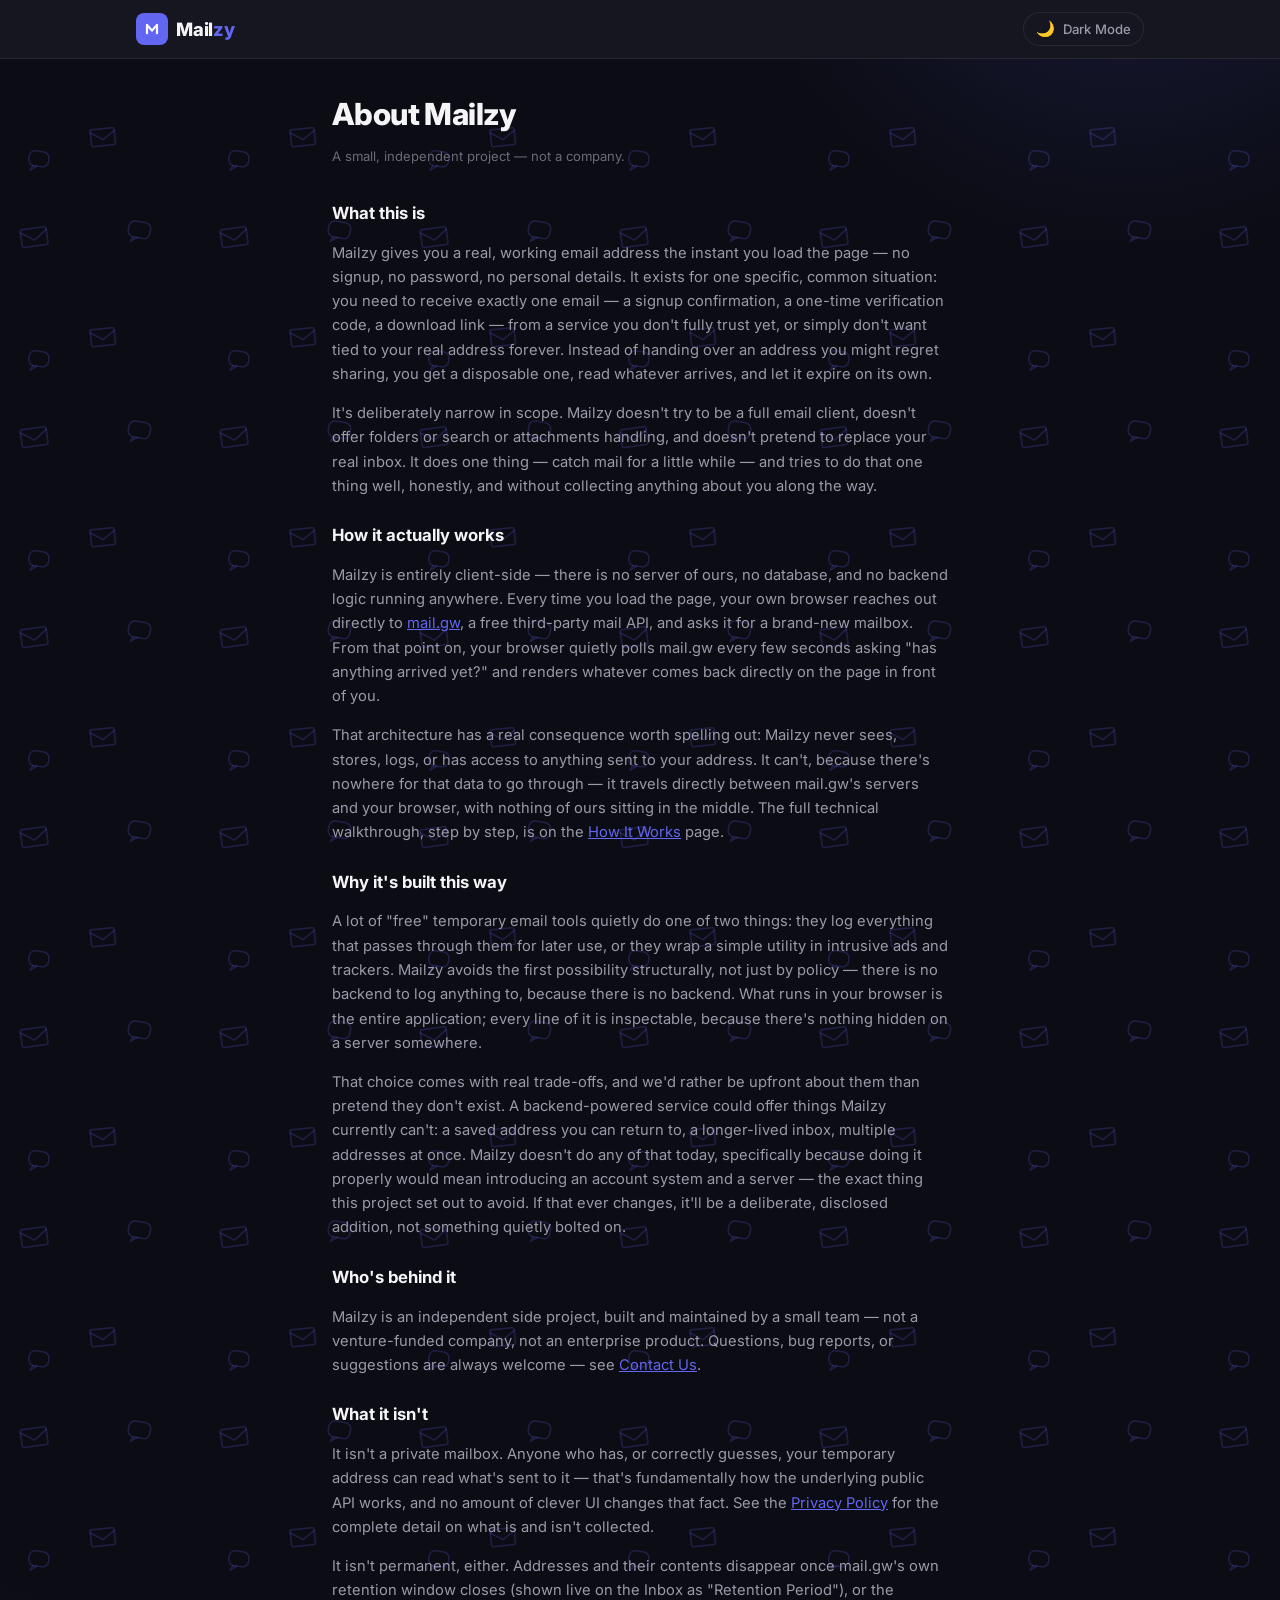
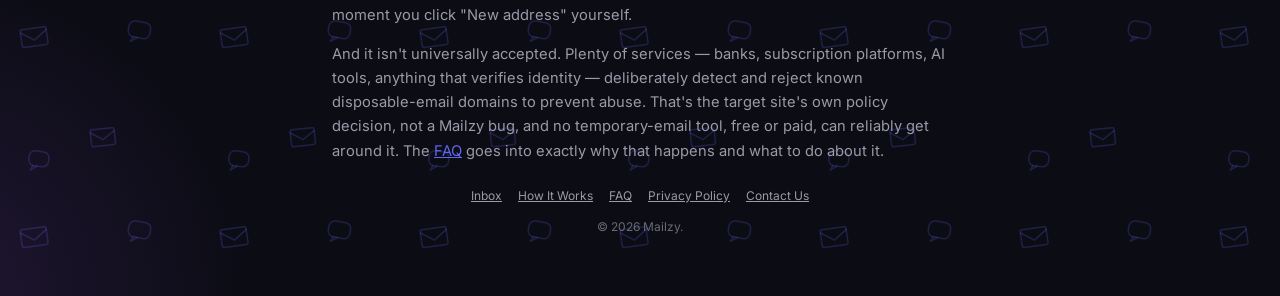
==== about.html @ b1806fa5 "new files" ====
<!doctype html>
<html lang="en">
<head>
  <meta charset="UTF-8" />
  <title>About — Mailzy</title>
  <meta name="viewport" content="width=device-width, initial-scale=1" />
  <meta name="description" content="What Mailzy is, why it exists, how the client-side architecture works, and the deliberate trade-offs behind a temporary email tool with no backend." />
  <meta name="robots" content="index, follow" />
  <meta name="theme-color" content="#0b0c14" />
  <link rel="canonical" href="https://tempmailzy.github.io/about.html" />
  <meta name="google-adsense-account" content="ca-pub-9466250545587012" />

  <link rel="icon" href="favicon.svg" type="image/svg+xml" />
  <link rel="preconnect" href="https://fonts.googleapis.com" />
  <link rel="preconnect" href="https://fonts.gstatic.com" crossorigin />
  <link
    href="https://fonts.googleapis.com/css2?family=Inter:wght@400;500;600;700;800&family=JetBrains+Mono:wght@400;500;600&display=swap"
    rel="stylesheet"
  />
  <link rel="stylesheet" href="css/styles.css" />

  <script>
    (function () {
      try {
        var stored = localStorage.getItem('theme');
        document.documentElement.dataset.theme = stored === 'light' ? 'light' : 'dark';
      } catch (e) {
        document.documentElement.dataset.theme = 'dark';
      }
    })();
  </script>
</head>
<body>
  <nav class="topnav">
    <div class="topnav__inner">
      <a class="brand" href="index.html" style="text-decoration: none;">
        <span class="brand-mark" aria-hidden="true">
          <svg viewBox="0 0 24 24" width="20" height="20" fill="none" stroke="currentColor" stroke-width="2.6" stroke-linecap="round" stroke-linejoin="round">
            <path d="M6 17V7l6 7 6-7v10" />
          </svg>
        </span>
        <span class="brand-name">Mail<span class="brand-accent">zy</span></span>
      </a>

      <div class="nav-actions">
        <button type="button" class="theme-toggle" id="themeToggleBtn" aria-pressed="false">
          <span class="theme-toggle__icon" id="themeToggleIcon" aria-hidden="true">🌙</span>
          <span id="themeToggleLabel">Dark Mode</span>
        </button>
      </div>
    </div>
  </nav>

  <div class="page">
    <main class="legal-page">
      <h1>About Mailzy</h1>
      <p class="legal-updated">A small, independent project — not a company.</p>

      <section>
        <h2>What this is</h2>
        <p>
          Mailzy gives you a real, working email address the instant you load the page &mdash; no
          signup, no password, no personal details. It exists for one specific, common situation: you
          need to receive exactly one email &mdash; a signup confirmation, a one-time verification code,
          a download link &mdash; from a service you don't fully trust yet, or simply don't want tied to
          your real address forever. Instead of handing over an address you might regret sharing, you get
          a disposable one, read whatever arrives, and let it expire on its own.
        </p>
        <p>
          It's deliberately narrow in scope. Mailzy doesn't try to be a full email client, doesn't offer
          folders or search or attachments handling, and doesn't pretend to replace your real inbox. It
          does one thing &mdash; catch mail for a little while &mdash; and tries to do that one thing
          well, honestly, and without collecting anything about you along the way.
        </p>
      </section>

      <section>
        <h2>How it actually works</h2>
        <p>
          Mailzy is entirely client-side &mdash; there is no server of ours, no database, and no backend
          logic running anywhere. Every time you load the page, your own browser reaches out directly to
          <a href="https://mail.gw" rel="noopener noreferrer" target="_blank">mail.gw</a>, a free
          third-party mail API, and asks it for a brand-new mailbox. From that point on, your browser
          quietly polls mail.gw every few seconds asking "has anything arrived yet?" and renders whatever
          comes back directly on the page in front of you.
        </p>
        <p>
          That architecture has a real consequence worth spelling out: Mailzy never sees, stores, logs,
          or has access to anything sent to your address. It can't, because there's nowhere for that data
          to go through &mdash; it travels directly between mail.gw's servers and your browser, with
          nothing of ours sitting in the middle. The full technical walkthrough, step by step, is on the
          <a href="how-it-works.html">How It Works</a> page.
        </p>
      </section>

      <section>
        <h2>Why it's built this way</h2>
        <p>
          A lot of "free" temporary email tools quietly do one of two things: they log everything that
          passes through them for later use, or they wrap a simple utility in intrusive ads and trackers.
          Mailzy avoids the first possibility structurally, not just by policy &mdash; there is no backend
          to log anything to, because there is no backend. What runs in your browser is the entire
          application; every line of it is inspectable, because there's nothing hidden on a server
          somewhere.
        </p>
        <p>
          That choice comes with real trade-offs, and we'd rather be upfront about them than pretend they
          don't exist. A backend-powered service could offer things Mailzy currently can't: a saved
          address you can return to, a longer-lived inbox, multiple addresses at once. Mailzy doesn't do
          any of that today, specifically because doing it properly would mean introducing an account
          system and a server &mdash; the exact thing this project set out to avoid. If that ever changes,
          it'll be a deliberate, disclosed addition, not something quietly bolted on.
        </p>
      </section>

      <section>
        <h2>Who's behind it</h2>
        <p>
          Mailzy is an independent side project, built and maintained by a small team &mdash; not a
          venture-funded company, not an enterprise product. Questions, bug reports, or suggestions are
          always welcome &mdash; see <a href="contact.html">Contact Us</a>.
        </p>
      </section>

      <section>
        <h2>What it isn't</h2>
        <p>
          It isn't a private mailbox. Anyone who has, or correctly guesses, your temporary address can
          read what's sent to it &mdash; that's fundamentally how the underlying public API works, and no
          amount of clever UI changes that fact. See the <a href="privacy.html">Privacy Policy</a> for the
          complete detail on what is and isn't collected.
        </p>
        <p>
          It isn't permanent, either. Addresses and their contents disappear once mail.gw's own retention
          window closes (shown live on the Inbox as "Retention Period"), or the moment you click "New
          address" yourself.
        </p>
        <p>
          And it isn't universally accepted. Plenty of services &mdash; banks, subscription platforms, AI
          tools, anything that verifies identity &mdash; deliberately detect and reject known
          disposable-email domains to prevent abuse. That's the target site's own policy decision, not a
          Mailzy bug, and no temporary-email tool, free or paid, can reliably get around it. The
          <a href="faq.html">FAQ</a> goes into exactly why that happens and what to do about it.
        </p>
      </section>
    </main>

    <footer class="site-footer">
      <p class="site-footer__links">
        <a href="index.html">Inbox</a>
        <a href="how-it-works.html">How It Works</a>
        <a href="faq.html">FAQ</a>
        <a href="privacy.html">Privacy Policy</a>
        <a href="contact.html">Contact Us</a>
      </p>
      <p>&copy; <span id="footerYear"></span> Mailzy.</p>
    </footer>
  </div>

  <script>
    var fy = document.getElementById('footerYear');
    if (fy) fy.textContent = new Date().getFullYear();

    var btn = document.getElementById('themeToggleBtn');
    var icon = document.getElementById('themeToggleIcon');
    var label = document.getElementById('themeToggleLabel');
    function applyTheme(theme) {
      document.documentElement.dataset.theme = theme;
      try {
        localStorage.setItem('theme', theme);
      } catch (e) {}
      icon.textContent = theme === 'light' ? '☀️' : '🌙';
      label.textContent = theme === 'light' ? 'Light Mode' : 'Dark Mode';
      btn.setAttribute('aria-pressed', theme === 'light' ? 'true' : 'false');
    }
    btn.addEventListener('click', function () {
      var current = document.documentElement.dataset.theme === 'light' ? 'light' : 'dark';
      applyTheme(current === 'light' ? 'dark' : 'light');
    });
    applyTheme(document.documentElement.dataset.theme === 'light' ? 'light' : 'dark');
  </script>
</body>
</html>
---- css/styles.css ----
/* =========================================================
   Mailzy — design tokens
   Modern SaaS dashboard identity, dark by default with a
   full light-mode override. Extend this token system for new
   UI — every color used anywhere below must trace back to a
   token defined here (or in the [data-theme="light"] block).
   ========================================================= */
:root {
  /* surfaces — dark (default) */
  --bg: #0b0c14;
  --bg-elevated: #15161f;
  --bg-elevated-2: #1c1e2b;
  --border: rgba(255, 255, 255, 0.08);
  --border-strong: rgba(255, 255, 255, 0.16);

  /* text — dark (default) */
  --text: #f5f5f7;
  --text-soft: #9a9aa8;
  --text-faint: #6b6b78;

  /* accent — same in both themes */
  --accent: #6366f1;
  --accent-strong: #4f46e5;
  --accent-soft: rgba(99, 102, 241, 0.16);
  --accent-on: #ffffff;

  /* status */
  --success: #34d399;
  --danger: #f87171;
  --danger-strong: #ef4444;
  --danger-bg: rgba(248, 113, 113, 0.1);
  --danger-border: rgba(248, 113, 113, 0.35);
  --focus: #818cf8;

  /* type */
  --font-sans: 'Inter', system-ui, -apple-system, sans-serif;
  --font-mono: 'JetBrains Mono', ui-monospace, 'SFMono-Regular', Menlo, monospace;

  /* rhythm */
  --space-1: 0.25rem;
  --space-2: 0.5rem;
  --space-3: 0.75rem;
  --space-4: 1rem;
  --space-5: 1.5rem;
  --space-6: 2rem;
  --space-7: 3rem;
  --radius: 14px;
  --radius-sm: 8px;
  --radius-pill: 999px;

  /* depth */
  --shadow-card: 0 1px 2px rgba(0, 0, 0, 0.3), 0 20px 45px rgba(0, 0, 0, 0.3);
  --shadow-card-lg: 0 2px 4px rgba(0, 0, 0, 0.35), 0 30px 70px rgba(0, 0, 0, 0.45);

  /* background pattern — soft glows + circuit-trace grid, dark (default) */
  --glow-1: rgba(99, 102, 241, 0.18);
  --glow-2: rgba(168, 85, 247, 0.14);
  /* Scattered envelope + chat-bubble outlines instead of a plain dot
     grid — a background that reads as "mail" at a glance. */
  --mail-pattern: url("data:image/svg+xml,%3Csvg xmlns='http://www.w3.org/2000/svg' width='200' height='200'%3E%3Cg fill='none' stroke='rgba(99,102,241,0.22)' stroke-width='1.5' stroke-linecap='round' stroke-linejoin='round'%3E%3Cg transform='translate(20,30) rotate(-8)'%3E%3Crect x='0' y='0' width='26' height='18' rx='2'/%3E%3Cpath d='M0 3 13 12 26 3'/%3E%3C/g%3E%3Cg transform='translate(130,20) rotate(10)'%3E%3Crect x='0' y='0' width='22' height='16' rx='6'/%3E%3Cpath d='M6 16 4 21 10 16'/%3E%3C/g%3E%3Cg transform='translate(90,130) rotate(-6)'%3E%3Crect x='0' y='0' width='24' height='17' rx='2'/%3E%3Cpath d='M0 3 12 11 24 3'/%3E%3C/g%3E%3Cg transform='translate(30,150) rotate(8)'%3E%3Crect x='0' y='0' width='20' height='15' rx='6'/%3E%3Cpath d='M5 15 3 20 9 15'/%3E%3C/g%3E%3C/g%3E%3C/svg%3E");
}

/* Light mode override — explicit attribute, not just a media query,
   since there's a manual toggle (see js/app.js applyTheme()). */
:root[data-theme='light'] {
  --bg: #f6f6fb;
  --bg-elevated: #ffffff;
  --bg-elevated-2: #f3f3f8;
  --border: rgba(15, 15, 35, 0.08);
  --border-strong: rgba(15, 15, 35, 0.16);

  --text: #14141f;
  --text-soft: #62626e;
  --text-faint: #8a8a96;

  --accent-soft: rgba(99, 102, 241, 0.1);
  --danger-bg: rgba(248, 113, 113, 0.08);

  --shadow-card: 0 1px 2px rgba(15, 15, 35, 0.04), 0 20px 45px rgba(15, 15, 35, 0.08);
  --shadow-card-lg: 0 2px 4px rgba(15, 15, 35, 0.06), 0 30px 70px rgba(15, 15, 35, 0.12);

  /* background pattern — much softer in light mode so it doesn't
     turn the page muddy */
  --glow-1: rgba(99, 102, 241, 0.1);
  --glow-2: rgba(168, 85, 247, 0.08);
  --mail-pattern: url("data:image/svg+xml,%3Csvg xmlns='http://www.w3.org/2000/svg' width='200' height='200'%3E%3Cg fill='none' stroke='rgba(79,70,229,0.1)' stroke-width='1.5' stroke-linecap='round' stroke-linejoin='round'%3E%3Cg transform='translate(20,30) rotate(-8)'%3E%3Crect x='0' y='0' width='26' height='18' rx='2'/%3E%3Cpath d='M0 3 13 12 26 3'/%3E%3C/g%3E%3Cg transform='translate(130,20) rotate(10)'%3E%3Crect x='0' y='0' width='22' height='16' rx='6'/%3E%3Cpath d='M6 16 4 21 10 16'/%3E%3C/g%3E%3Cg transform='translate(90,130) rotate(-6)'%3E%3Crect x='0' y='0' width='24' height='17' rx='2'/%3E%3Cpath d='M0 3 12 11 24 3'/%3E%3C/g%3E%3Cg transform='translate(30,150) rotate(8)'%3E%3Crect x='0' y='0' width='20' height='15' rx='6'/%3E%3Cpath d='M5 15 3 20 9 15'/%3E%3C/g%3E%3C/g%3E%3C/svg%3E");
}

@property --glow {
  syntax: '<number>';
  inherits: false;
  initial-value: 0;
}

* {
  box-sizing: border-box;
}

html,
body {
  margin: 0;
  padding: 0;
}

body {
  background-color: var(--bg);
  /* two soft corner glows + scattered envelope/message outlines —
     subtle in light mode, more present in dark. All three layers are
     theme tokens, so the toggle repaints them along with everything
     else. */
  background-image: radial-gradient(680px circle at 88% -8%, var(--glow-1), transparent 60%),
    radial-gradient(560px circle at -6% 100%, var(--glow-2), transparent 60%), var(--mail-pattern);
  background-size: auto, auto, 200px 200px;
  background-repeat: no-repeat, no-repeat, repeat;
  color: var(--text);
  font-family: var(--font-sans);
  line-height: 1.55;
  min-height: 100vh;
  transition: background-color 0.2s ease, color 0.2s ease;
}

@media (prefers-reduced-motion: reduce) {
  body {
    transition: none;
  }
}

a {
  color: var(--accent);
}

:root[data-theme='light'] a {
  color: var(--accent-strong);
}

/* Global focus treatment */
:focus {
  outline: none;
}

:focus-visible {
  outline: 2px solid var(--focus);
  outline-offset: 2px;
  border-radius: var(--radius-sm);
}

/* =========================================================
   Page shell
   ========================================================= */
.page {
  max-width: 640px;
  margin: 0 auto;
  padding: var(--space-6) var(--space-3) var(--space-7);
}

/* =========================================================
   Top nav — full-width bar above the centered content column
   ========================================================= */
.topnav {
  border-bottom: 1px solid var(--border);
  background: var(--bg-elevated);
}

.topnav__inner {
  max-width: 1040px;
  margin: 0 auto;
  display: flex;
  align-items: center;
  justify-content: space-between;
  gap: var(--space-4);
  padding: var(--space-3) var(--space-4);
}

.brand {
  display: inline-flex;
  align-items: center;
  gap: var(--space-2);
  flex: 0 0 auto;
}

.nav-actions {
  display: flex;
  align-items: center;
  gap: var(--space-3);
  flex: 0 0 auto;
}

.security-badge {
  display: inline-flex;
  align-items: center;
  gap: 6px;
  font-size: 0.76rem;
  font-weight: 600;
  color: var(--success);
  border: 1px solid rgba(52, 211, 153, 0.35);
  background: rgba(52, 211, 153, 0.1);
  padding: 5px var(--space-2);
  border-radius: var(--radius-pill);
  white-space: nowrap;
}

.security-badge[hidden] {
  display: none;
}

@media (max-width: 480px) {
  .security-badge span {
    display: none;
  }
}

.brand-mark {
  display: inline-flex;
  align-items: center;
  justify-content: center;
  width: 32px;
  height: 32px;
  border-radius: var(--radius-sm);
  background: var(--accent);
  color: var(--accent-on);
  flex: 0 0 auto;
}

.brand-name {
  font-weight: 800;
  font-size: 1.15rem;
  letter-spacing: -0.01em;
  color: var(--text);
}

.brand-accent {
  color: var(--accent);
}

.theme-toggle {
  position: relative;
  overflow: hidden;
  display: inline-flex;
  align-items: center;
  gap: var(--space-2);
  background: var(--bg-elevated);
  border: 1px solid var(--border);
  border-radius: var(--radius-pill);
  padding: var(--space-2) var(--space-3);
  font-family: var(--font-sans);
  font-size: 0.82rem;
  font-weight: 500;
  color: var(--text-soft);
  cursor: pointer;
  transition: background 0.15s ease, border-color 0.15s ease;
}

.theme-toggle:hover {
  border-color: var(--border-strong);
}

.theme-toggle__icon {
  font-size: 0.95rem;
  line-height: 1;
}

/* =========================================================
   Hero
   ========================================================= */
.hero {
  text-align: center;
  margin-bottom: var(--space-6);
}

.hero h1 {
  font-size: clamp(1.6rem, 6vw, 2.2rem);
  font-weight: 800;
  letter-spacing: -0.02em;
  margin: 0 0 var(--space-2);
  color: var(--text);
}

.hero p {
  margin: 0;
  color: var(--text-soft);
  font-size: 0.98rem;
}

/* =========================================================
   App card — the main working panel
   ========================================================= */
.app-card {
  position: relative;
  background: var(--bg-elevated);
  border: 1px solid var(--border);
  border-radius: var(--radius);
  padding: var(--space-5) var(--space-4);
  box-shadow: var(--shadow-card);
  margin-bottom: var(--space-6);
  transition: background-color 0.2s ease, border-color 0.2s ease;
}

.panel-loading[hidden] {
  display: none;
}

.panel-loading {
  display: flex;
  flex-direction: column;
  align-items: center;
  gap: var(--space-3);
  text-align: center;
  color: var(--text-soft);
  font-family: var(--font-mono);
  font-size: 0.9rem;
  padding: var(--space-6) 0;
}

.spinner {
  width: 22px;
  height: 22px;
  border-radius: 50%;
  border: 2px solid var(--border-strong);
  border-top-color: var(--accent);
  animation: spin 0.8s linear infinite;
}

@keyframes spin {
  to {
    transform: rotate(360deg);
  }
}

.dots span {
  display: inline-block;
  opacity: 0.2;
  animation: dot-pulse 1.2s ease-in-out infinite;
}

.dots span:nth-child(2) {
  animation-delay: 0.2s;
}

.dots span:nth-child(3) {
  animation-delay: 0.4s;
}

@keyframes dot-pulse {
  0%,
  80%,
  100% {
    opacity: 0.2;
  }
  40% {
    opacity: 1;
  }
}

@media (prefers-reduced-motion: reduce) {
  .spinner {
    animation: none;
    border-top-color: var(--border-strong);
  }

  .dots span {
    animation: none;
    opacity: 1;
  }
}

/* Error state */
.panel-error {
  text-align: center;
  background: var(--danger-bg);
  border: 1px solid var(--danger-border);
  border-radius: var(--radius);
  padding: var(--space-5) var(--space-4);
}

.panel-error__title {
  font-weight: 700;
  font-size: 1.1rem;
  margin: 0 0 var(--space-2);
  color: var(--danger);
}

.panel-error__message {
  margin: 0 0 var(--space-4);
  font-family: var(--font-mono);
  font-size: 0.88rem;
  color: var(--text-soft);
}

/* =========================================================
   Address card
   ========================================================= */
.address-card {
  display: flex;
  align-items: center;
  gap: var(--space-3);
  background: var(--bg-elevated-2);
  border: 1px solid var(--border);
  border-radius: var(--radius-sm);
  padding: var(--space-3) var(--space-3) var(--space-3) var(--space-4);
  margin-bottom: var(--space-3);
}

.address-card__icon {
  display: inline-flex;
  align-items: center;
  justify-content: center;
  width: 38px;
  height: 38px;
  border-radius: 50%;
  background: var(--accent-soft);
  color: var(--accent);
  flex: 0 0 auto;
}

.address-card__main {
  flex: 1 1 auto;
  min-width: 0;
  display: flex;
  flex-direction: column;
}

.address-card__label {
  font-size: 0.72rem;
  text-transform: uppercase;
  letter-spacing: 0.06em;
  color: var(--text-faint);
  margin-bottom: 2px;
}

.address-field {
  font-family: var(--font-mono);
  font-size: clamp(0.9rem, 3.6vw, 1.05rem);
  font-weight: 600;
  border: none;
  background: transparent;
  color: var(--text);
  padding: 0;
  width: 100%;
}

.address-hint {
  margin: 0 0 var(--space-5);
  font-size: 0.8rem;
  color: var(--text-faint);
}

/* =========================================================
   Retention / expiry indicator — driven by mail.gw's actual
   account retentionAt, not a decorative fake countdown
   ========================================================= */
.expiry-row {
  display: flex;
  justify-content: space-between;
  font-size: 0.78rem;
  color: var(--text-soft);
  margin-bottom: var(--space-2);
}

.expiry-row span:last-child {
  font-family: var(--font-mono);
  font-weight: 600;
  color: var(--text);
}

.expiry-bar {
  height: 5px;
  border-radius: var(--radius-pill);
  background: var(--bg-elevated-2);
  overflow: hidden;
  margin-bottom: var(--space-4);
}

.expiry-bar__fill {
  height: 100%;
  background: var(--accent);
  border-radius: var(--radius-pill);
  width: 100%;
  transition: width 1s linear;
}

@media (prefers-reduced-motion: reduce) {
  .expiry-bar__fill {
    transition: none;
  }
}

/* =========================================================
   Buttons
   ========================================================= */
.btn {
  position: relative;
  overflow: hidden;
  display: inline-flex;
  align-items: center;
  justify-content: center;
  gap: var(--space-1);
  font-family: var(--font-sans);
  font-weight: 600;
  font-size: 0.88rem;
  padding: var(--space-3) var(--space-4);
  min-height: 44px;
  border: 1px solid transparent;
  border-radius: var(--radius-sm);
  background: var(--bg-elevated-2);
  color: var(--text);
  cursor: pointer;
  transition: background 0.15s ease, border-color 0.15s ease, box-shadow 0.15s ease, transform 0.1s ease;
}

.btn svg {
  flex-shrink: 0;
}

/* Refresh icon spins briefly while a refresh is in flight — toggled
   via .is-loading in js/app.js, gated behind reduced motion there. */
.icon-refresh.is-spinning {
  animation: icon-spin 0.6s linear;
}

@keyframes icon-spin {
  to {
    transform: rotate(360deg);
  }
}

.btn:hover {
  border-color: var(--border-strong);
}

.btn:active {
  transform: translateY(1px);
}

.btn--primary {
  background: var(--accent);
  color: var(--accent-on);
  --glow: 0;
  box-shadow: 0 0 0 calc(var(--glow) * 3px) var(--accent-soft);
  transition: background 0.15s ease, box-shadow 0.25s ease, --glow 0.25s ease, transform 0.1s ease;
}

.btn--primary:hover {
  background: var(--accent-strong);
  --glow: 1;
}

@media (prefers-reduced-motion: reduce) {
  .btn--primary {
    transition: background 0.15s ease, transform 0.1s ease;
  }
}

.btn--outline {
  background: transparent;
  border-color: var(--border-strong);
}

.btn--outline:hover {
  background: var(--bg-elevated-2);
}

.btn--pill {
  border-radius: var(--radius-pill);
  padding: var(--space-2) var(--space-4);
  min-height: 38px;
}

.btn--icon {
  padding: var(--space-2) var(--space-3);
  min-width: 44px;
}

/* Click-point ripple — appended/removed by JS, skipped entirely
   when the user prefers reduced motion. */
.btn__ripple {
  position: absolute;
  border-radius: 50%;
  background: rgba(255, 255, 255, 0.35);
  transform: scale(0);
  animation: ripple 0.5s ease-out forwards;
  pointer-events: none;
}

.btn--outline .btn__ripple,
.btn:not(.btn--primary):not(.btn--outline) .btn__ripple {
  background: var(--accent-soft);
}

@keyframes ripple {
  to {
    transform: scale(2.6);
    opacity: 0;
  }
}

/* Brief flash confirming a successful copy */
.btn.is-copied {
  animation: copy-flash 0.5s ease;
}

@keyframes copy-flash {
  30% {
    background: var(--success);
    transform: scale(1.05);
  }
  100% {
    transform: scale(1);
  }
}

@media (prefers-reduced-motion: reduce) {
  .btn.is-copied {
    animation: none;
  }
}

/* Visually hidden but still reachable by screen readers. */
.sr-only {
  position: absolute;
  width: 1px;
  height: 1px;
  padding: 0;
  margin: -1px;
  overflow: hidden;
  clip: rect(0, 0, 0, 0);
  white-space: nowrap;
  border: 0;
}

/* =========================================================
   Inbox header
   ========================================================= */
.inbox-header {
  display: flex;
  align-items: center;
  justify-content: space-between;
  flex-wrap: wrap;
  gap: var(--space-3);
  margin-bottom: var(--space-3);
}

.inbox-header__title {
  display: flex;
  align-items: center;
  gap: var(--space-2);
}

.inbox-header__title h2 {
  font-size: 1.05rem;
  margin: 0;
  color: var(--text);
}

/* [hidden] must win over the display:inline-flex below — same
   equal-specificity gotcha fixed on .panel-loading/.message-overlay. */
.badge[hidden] {
  display: none;
}

.badge {
  display: inline-flex;
  align-items: center;
  background: var(--accent-soft);
  color: var(--accent);
  font-size: 0.72rem;
  font-weight: 700;
  padding: 3px var(--space-2);
  border-radius: var(--radius-pill);
}

.inbox-header__actions {
  display: flex;
  gap: var(--space-2);
}

/* =========================================================
   Inbox
   ========================================================= */
.inbox-status {
  font-family: var(--font-mono);
  font-size: 0.82rem;
  color: var(--text-soft);
  margin: 0 0 var(--space-3);
}

/* A single bordered list container with divider lines between rows —
   not a stack of separately-boxed cards. Rounded corners are clipped
   via overflow:hidden so the first/last row's flat edge follows them. */
.message-list-wrap {
  border: 1px solid var(--border);
  border-radius: var(--radius-sm);
  overflow: hidden;
  background: var(--bg-elevated-2);
}

.message-list {
  list-style: none;
  margin: 0;
  padding: 0;
}

.message-list li + li {
  border-top: 1px solid var(--border);
}

/* Grid, not flex, so the avatar/text/time/chevron columns line up
   precisely regardless of how tall the text block gets — flex's
   align-items:center was drifting when the intro wrapped. */
.message-item {
  position: relative;
  overflow: hidden;
  width: 100%;
  text-align: left;
  display: grid;
  grid-template-columns: auto 1fr auto auto;
  align-items: center;
  gap: var(--space-3);
  background: transparent;
  border: none;
  border-radius: 0;
  padding: var(--space-3) var(--space-4);
  cursor: pointer;
  transition: background 0.15s ease;
}

.message-item:hover,
.message-item:focus-visible {
  background: var(--bg-elevated);
}

.message-item__avatar {
  display: inline-flex;
  align-items: center;
  justify-content: center;
  width: 36px;
  height: 36px;
  border-radius: 50%;
  color: #fff;
  font-weight: 700;
  font-size: 0.85rem;
  flex: 0 0 auto;
  box-shadow: 0 0 0 3px var(--bg-elevated-2);
}

.message-item__main {
  min-width: 0;
  display: flex;
  flex-direction: column;
  gap: 2px;
}

.message-item__from {
  font-family: var(--font-mono);
  font-size: 0.76rem;
  color: var(--text-faint);
  margin: 0;
  overflow-wrap: anywhere;
}

.message-item__subject {
  font-weight: 600;
  font-size: 0.92rem;
  margin: 0;
  overflow-wrap: anywhere;
  display: flex;
  align-items: center;
  color: var(--text);
}

/* Unread indicator — small pulsing accent dot ahead of the
   subject, instead of a layout-shifting border. */
.message-item.is-unread .message-item__subject::before {
  content: '';
  display: inline-block;
  width: 6px;
  height: 6px;
  border-radius: 50%;
  background: var(--accent);
  margin-right: var(--space-2);
  flex: 0 0 auto;
  box-shadow: 0 0 0 0 var(--accent-soft);
  animation: status-pulse 2.4s ease-in-out infinite;
}

@keyframes status-pulse {
  0%,
  100% {
    box-shadow: 0 0 0 0 var(--accent-soft);
  }
  50% {
    box-shadow: 0 0 0 5px rgba(99, 102, 241, 0);
  }
}

@media (prefers-reduced-motion: reduce) {
  .message-item.is-unread .message-item__subject::before {
    animation: none;
  }
}

.message-item__intro {
  margin: 0;
  font-size: 0.82rem;
  color: var(--text-soft);
  overflow-wrap: anywhere;
  overflow: hidden;
  text-overflow: ellipsis;
  white-space: nowrap;
}

.message-item__time {
  font-size: 0.76rem;
  color: var(--text-faint);
  white-space: nowrap;
  flex: 0 0 auto;
}

.message-item__chevron {
  display: inline-flex;
  color: var(--text-faint);
  flex: 0 0 auto;
  transition: transform 0.15s ease;
}

.message-item:hover .message-item__chevron,
.message-item:focus-visible .message-item__chevron {
  transform: translateX(2px);
  color: var(--text-soft);
}

@media (prefers-reduced-motion: reduce) {
  .message-item__chevron {
    transition: none;
  }

  .message-item:hover .message-item__chevron,
  .message-item:focus-visible .message-item__chevron {
    transform: none;
  }
}

.message-empty {
  padding: var(--space-4);
  font-size: 0.85rem;
  color: var(--text-faint);
  font-style: italic;
}

/* Real pagination (mail.gw's ?page= param) — wired in js/app.js.
   Hidden by default; shown only once a page comes back full enough
   that another page might exist. */
.load-more {
  display: flex;
  align-items: center;
  justify-content: center;
  gap: var(--space-2);
  width: 100%;
  margin-top: var(--space-3);
  padding: var(--space-3);
  background: transparent;
  border: none;
  color: var(--accent);
  font-family: var(--font-sans);
  font-weight: 600;
  font-size: 0.85rem;
  cursor: pointer;
  border-radius: var(--radius-sm);
}

.load-more:hover {
  background: var(--accent-soft);
}

.load-more[hidden] {
  display: none;
}

.load-more.is-loading svg {
  animation: icon-spin 0.6s linear infinite;
}

@media (prefers-reduced-motion: reduce) {
  .load-more.is-loading svg {
    animation: none;
  }
}

/* =========================================================
   Feature cards
   ========================================================= */
.features {
  display: grid;
  grid-template-columns: repeat(3, 1fr);
  gap: var(--space-3);
  margin-bottom: var(--space-6);
}

.feature-card {
  position: relative;
  background: var(--bg-elevated);
  border: 1px solid var(--border);
  border-radius: var(--radius-sm);
  padding: var(--space-4);
}

.feature-card__number {
  position: absolute;
  top: var(--space-3);
  right: var(--space-4);
  font-family: var(--font-mono);
  font-size: 0.72rem;
  font-weight: 600;
  color: var(--text-faint);
}

.feature-card__icon {
  display: inline-flex;
  align-items: center;
  justify-content: center;
  width: 34px;
  height: 34px;
  border-radius: var(--radius-sm);
  background: var(--accent-soft);
  color: var(--accent);
  margin-bottom: var(--space-2);
}

.feature-card h3 {
  font-size: 0.92rem;
  margin: 0 0 var(--space-1);
  color: var(--text);
}

.feature-card p {
  font-size: 0.8rem;
  color: var(--text-soft);
  margin: 0;
}

/* =========================================================
   Message detail overlay
   ========================================================= */
.message-overlay {
  position: fixed;
  inset: 0;
  background: rgba(5, 6, 12, 0.6);
  backdrop-filter: blur(4px);
  display: flex;
  align-items: flex-start;
  justify-content: center;
  padding: var(--space-5) var(--space-3);
  overflow-y: auto;
  z-index: 10;
}

:root[data-theme='light'] .message-overlay {
  background: rgba(20, 20, 31, 0.35);
}

/* [hidden] must win over the display:flex above — an equal-specificity
   class rule declared later would otherwise beat the UA [hidden] rule. */
.message-overlay[hidden] {
  display: none;
}

.message-overlay:not([hidden]) {
  animation: overlay-fade 0.2s ease both;
}

@keyframes overlay-fade {
  from {
    opacity: 0;
  }
  to {
    opacity: 1;
  }
}

.message-detail {
  position: relative;
  background: var(--bg-elevated);
  border: 1px solid var(--border-strong);
  border-radius: var(--radius);
  max-width: 560px;
  width: 100%;
  padding: var(--space-5) var(--space-4);
  box-shadow: var(--shadow-card-lg);
  animation: modal-in 0.22s cubic-bezier(0.2, 0.9, 0.3, 1.1) both;
}

@keyframes modal-in {
  from {
    transform: translateY(8px) scale(0.98);
    opacity: 0;
  }
  to {
    transform: translateY(0) scale(1);
    opacity: 1;
  }
}

@media (prefers-reduced-motion: reduce) {
  .message-overlay:not([hidden]) {
    animation: none;
  }

  .message-detail {
    animation: none;
  }
}

.message-detail__close {
  position: absolute;
  top: var(--space-3);
  right: var(--space-3);
  font-size: 1.25rem;
  line-height: 1;
  padding: var(--space-2) var(--space-3);
}

.message-detail__meta {
  font-family: var(--font-mono);
  font-size: 0.8rem;
  color: var(--text-soft);
  margin: 0 0 var(--space-2);
  padding-right: var(--space-6);
  overflow-wrap: anywhere;
}

.message-detail__subject {
  font-size: 1.1rem;
  margin: 0 0 var(--space-4);
  padding-right: var(--space-6);
  overflow-wrap: anywhere;
  color: var(--text);
}

.message-detail__body {
  font-family: var(--font-mono);
  font-size: 0.85rem;
  white-space: pre-wrap;
  word-break: break-word;
  margin: 0;
  max-height: 60vh;
  overflow-y: auto;
  color: var(--text);
}

/* =========================================================
   Footer
   ========================================================= */
.site-footer {
  text-align: center;
  font-size: 0.75rem;
  color: var(--text-faint);
}

.site-footer__links {
  display: flex;
  justify-content: center;
  gap: var(--space-4);
  margin: 0 0 var(--space-2);
  flex-wrap: wrap;
}

.site-footer__links a {
  color: var(--text-soft);
}

.site-footer__links a:hover {
  color: var(--accent);
}

/* =========================================================
   Legal / info pages (About, Privacy) — plain readable prose,
   same shell (nav + page + footer) as the app itself.
   ========================================================= */
.legal-page {
  max-width: 640px;
  margin: 0 auto;
}

.legal-page h1 {
  font-size: clamp(1.5rem, 5vw, 1.9rem);
  font-weight: 800;
  letter-spacing: -0.02em;
  margin: 0 0 var(--space-2);
  color: var(--text);
}

.legal-page .legal-updated {
  color: var(--text-faint);
  font-size: 0.82rem;
  margin: 0 0 var(--space-6);
}

.legal-page section {
  margin-bottom: var(--space-5);
}

.legal-page h2 {
  font-size: 1.05rem;
  margin: 0 0 var(--space-2);
  color: var(--text);
}

.legal-page p,
.legal-page li {
  color: var(--text-soft);
  font-size: 0.92rem;
  line-height: 1.65;
}

.legal-page ul,
.legal-page ol {
  margin: 0;
  padding-left: 1.3em;
  display: flex;
  flex-direction: column;
  gap: var(--space-3);
}

.legal-page ol > li::marker {
  font-weight: 700;
  color: var(--accent);
}

.legal-page dl {
  margin: 0;
  display: flex;
  flex-direction: column;
  gap: var(--space-5);
}

.legal-page dt {
  font-weight: 700;
  color: var(--text);
  margin-bottom: var(--space-1);
  font-size: 0.96rem;
}

.legal-page dd {
  margin: 0;
  color: var(--text-soft);
  font-size: 0.9rem;
  line-height: 1.7;
}

/* :not(.btn) — otherwise this beats .btn--primary's own color by
   specificity (0,1,1 vs 0,1,0), making a button's text/icon render in
   the same accent color as its own accent background: invisible. This
   is exactly what broke the Contact page's email button. */
.legal-page a:not(.btn) {
  color: var(--accent);
}

/* =========================================================
   Toast notifications
   ========================================================= */
/* Top-center banner. The gap between the nav and the hero heading is
   too tight to fit a toast without overlapping the heading (verified:
   only ~32px on a typical viewport), so this sits in the nav bar's
   own vertical band instead — the empty middle space between the
   logo and the theme toggle — rather than below it. */
.toast-region {
  position: fixed;
  top: 10px;
  left: 50%;
  transform: translateX(-50%);
  display: flex;
  flex-direction: column;
  align-items: center;
  gap: var(--space-2);
  z-index: 50;
  pointer-events: none;
}

.toast {
  display: flex;
  align-items: center;
  gap: var(--space-2);
  max-width: 320px;
  background: var(--bg-elevated);
  border: 1px solid var(--border-strong);
  box-shadow: var(--shadow-card);
  border-radius: var(--radius-sm);
  padding: var(--space-3) var(--space-4);
  font-size: 0.85rem;
  color: var(--text);
  cursor: pointer;
  pointer-events: auto;
  animation: toast-in 0.25s cubic-bezier(0.2, 0.9, 0.3, 1.1) both;
}

.toast.is-leaving {
  animation: toast-out 0.18s ease both;
}

.toast__icon {
  display: inline-flex;
  flex: 0 0 auto;
  color: var(--accent);
}

@keyframes toast-in {
  from {
    transform: translateY(-10px);
    opacity: 0;
  }
  to {
    transform: translateY(0);
    opacity: 1;
  }
}

@keyframes toast-out {
  to {
    transform: translateY(-6px);
    opacity: 0;
  }
}

/* Below ~480px the nav's own middle gap (measured: ~120px between the
   logo and the theme toggle) is too narrow for a legible toast, and
   the nav-to-heading gap is only ~32px everywhere — neither fits a
   toast without covering something. Docking to the bottom is the
   deliberate fallback here, not an oversight. */
@media (max-width: 480px) {
  .toast-region {
    top: auto;
    bottom: var(--space-3);
    left: var(--space-3);
    right: var(--space-3);
    transform: none;
    width: auto;
    align-items: stretch;
  }

  .toast {
    max-width: none;
    /* Bottom-docked here, so it should enter/exit downward, not
       downward-from-above like the desktop top-banner version. */
    animation-name: toast-in-bottom;
  }

  .toast.is-leaving {
    animation-name: toast-out-bottom;
  }
}

@keyframes toast-in-bottom {
  from {
    transform: translateY(10px);
    opacity: 0;
  }
  to {
    transform: translateY(0);
    opacity: 1;
  }
}

@keyframes toast-out-bottom {
  to {
    transform: translateY(6px);
    opacity: 0;
  }
}

/* Deliberately placed after both the base and the max-width:480px
   toast rules above — animation:none as a shorthand must come last
   in the cascade to actually win over their animation-name, since a
   narrow reduced-motion viewport matches both media queries at once. */
@media (prefers-reduced-motion: reduce) {
  .toast,
  .toast.is-leaving {
    animation: none;
  }
}

/* =========================================================
   Small-viewport pass (down to 360px)
   ========================================================= */
@media (max-width: 480px) {
  .features {
    grid-template-columns: 1fr;
  }
}

@media (max-width: 400px) {
  .topnav__inner {
    flex-wrap: wrap;
    row-gap: var(--space-2);
  }

  .address-card {
    flex-wrap: wrap;
  }

  .address-card .btn {
    width: 100%;
  }

  .inbox-header {
    align-items: flex-start;
  }

  .inbox-header__actions {
    width: 100%;
  }

  .inbox-header__actions .btn {
    flex: 1 1 auto;
  }

  /* Drop the time column on narrow screens — keep the avatar,
     text, and chevron columns rather than hiding pieces with
     display:none inside a layout that no longer has a slot for them. */
  .message-item {
    grid-template-columns: auto 1fr auto;
    padding: var(--space-3);
  }

  .message-item__time {
    display: none;
  }
}
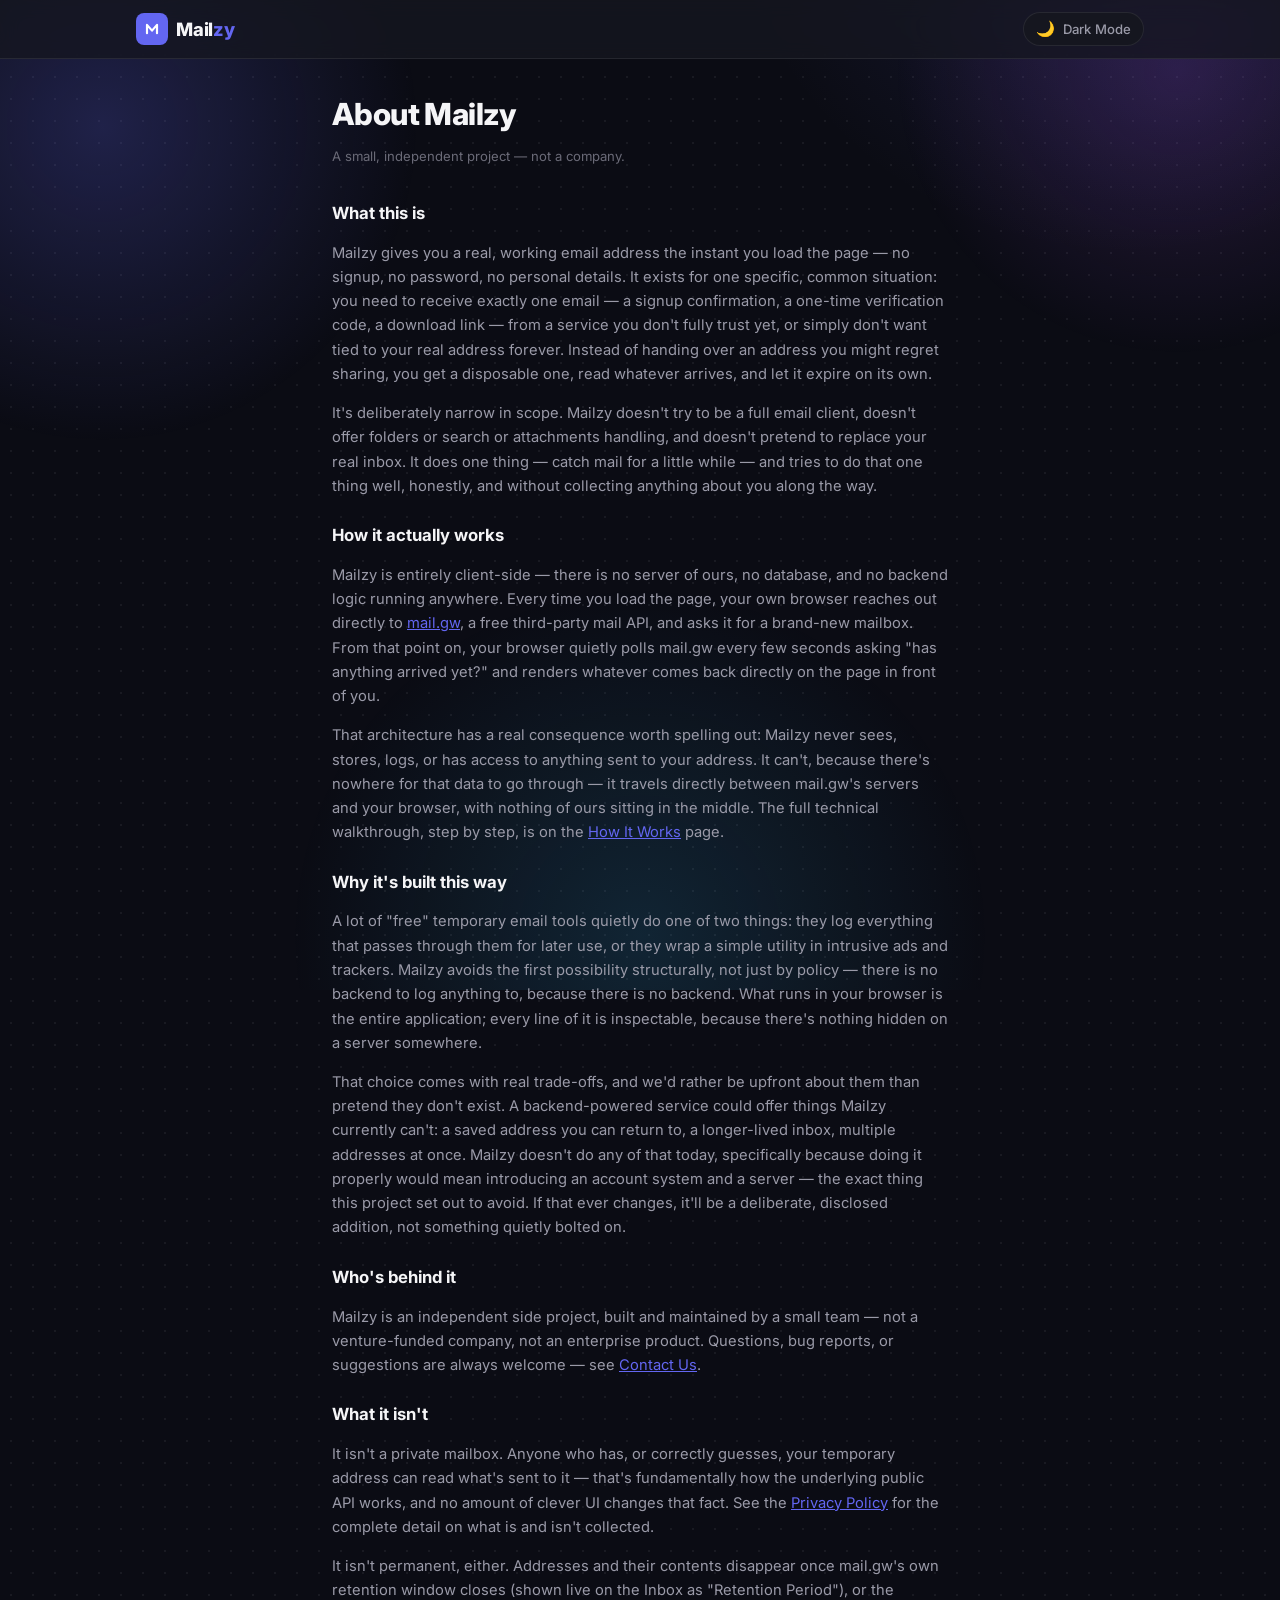
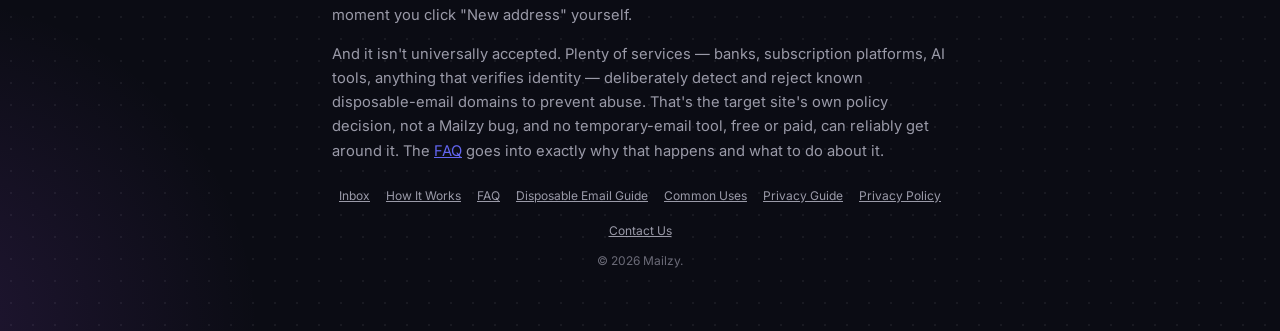
==== commit 209c745d: "Add backup mail provider, redesign UI/background, add 3 content guides - mail.gw stays priority; aut" ====
--- a/about.html
+++ b/about.html
@@ -150,6 +150,9 @@
         <a href="index.html">Inbox</a>
         <a href="how-it-works.html">How It Works</a>
         <a href="faq.html">FAQ</a>
+        <a href="disposable-email-guide.html">Disposable Email Guide</a>
+        <a href="temp-email-uses.html">Common Uses</a>
+        <a href="online-privacy-guide.html">Privacy Guide</a>
         <a href="privacy.html">Privacy Policy</a>
         <a href="contact.html">Contact Us</a>
       </p>
@@ -179,5 +182,6 @@
     });
     applyTheme(document.documentElement.dataset.theme === 'light' ? 'light' : 'dark');
   </script>
+  <script src="js/reveal.js"></script>
 </body>
 </html>
--- a/css/styles.css
+++ b/css/styles.css
@@ -31,6 +31,9 @@
   --danger-bg: rgba(248, 113, 113, 0.1);
   --danger-border: rgba(248, 113, 113, 0.35);
   --focus: #818cf8;
+  --warn: #fbbf24;
+  --warn-bg: rgba(251, 191, 36, 0.1);
+  --warn-border: rgba(251, 191, 36, 0.35);
 
   /* type */
   --font-sans: 'Inter', system-ui, -apple-system, sans-serif;
@@ -52,12 +55,17 @@
   --shadow-card: 0 1px 2px rgba(0, 0, 0, 0.3), 0 20px 45px rgba(0, 0, 0, 0.3);
   --shadow-card-lg: 0 2px 4px rgba(0, 0, 0, 0.35), 0 30px 70px rgba(0, 0, 0, 0.45);
 
-  /* background pattern — soft glows + circuit-trace grid, dark (default) */
+  /* background — layered aurora mesh + fine dot-grid, dark (default).
+     Replaces the earlier flat envelope-pattern tile: three soft,
+     slow-drifting color fields (indigo/violet/cyan) over a subtle
+     dot grid, closer to the floating-layer look referenced from
+     untitledui.com than a static repeating tile. */
   --glow-1: rgba(99, 102, 241, 0.18);
   --glow-2: rgba(168, 85, 247, 0.14);
-  /* Scattered envelope + chat-bubble outlines instead of a plain dot
-     grid — a background that reads as "mail" at a glance. */
-  --mail-pattern: url("data:image/svg+xml,%3Csvg xmlns='http://www.w3.org/2000/svg' width='200' height='200'%3E%3Cg fill='none' stroke='rgba(99,102,241,0.22)' stroke-width='1.5' stroke-linecap='round' stroke-linejoin='round'%3E%3Cg transform='translate(20,30) rotate(-8)'%3E%3Crect x='0' y='0' width='26' height='18' rx='2'/%3E%3Cpath d='M0 3 13 12 26 3'/%3E%3C/g%3E%3Cg transform='translate(130,20) rotate(10)'%3E%3Crect x='0' y='0' width='22' height='16' rx='6'/%3E%3Cpath d='M6 16 4 21 10 16'/%3E%3C/g%3E%3Cg transform='translate(90,130) rotate(-6)'%3E%3Crect x='0' y='0' width='24' height='17' rx='2'/%3E%3Cpath d='M0 3 12 11 24 3'/%3E%3C/g%3E%3Cg transform='translate(30,150) rotate(8)'%3E%3Crect x='0' y='0' width='20' height='15' rx='6'/%3E%3Cpath d='M5 15 3 20 9 15'/%3E%3C/g%3E%3C/g%3E%3C/svg%3E");
+  --mesh-1: rgba(99, 102, 241, 0.24);
+  --mesh-2: rgba(168, 85, 247, 0.18);
+  --mesh-3: rgba(56, 189, 248, 0.14);
+  --dot-color: rgba(255, 255, 255, 0.06);
 }
 
 /* Light mode override — explicit attribute, not just a media query,
@@ -75,15 +83,19 @@
 
   --accent-soft: rgba(99, 102, 241, 0.1);
   --danger-bg: rgba(248, 113, 113, 0.08);
+  --warn-bg: rgba(251, 191, 36, 0.12);
 
   --shadow-card: 0 1px 2px rgba(15, 15, 35, 0.04), 0 20px 45px rgba(15, 15, 35, 0.08);
   --shadow-card-lg: 0 2px 4px rgba(15, 15, 35, 0.06), 0 30px 70px rgba(15, 15, 35, 0.12);
 
-  /* background pattern — much softer in light mode so it doesn't
-     turn the page muddy */
+  /* background — much softer in light mode so it doesn't turn the
+     page muddy; same layered mesh + dot-grid approach as dark. */
   --glow-1: rgba(99, 102, 241, 0.1);
   --glow-2: rgba(168, 85, 247, 0.08);
-  --mail-pattern: url("data:image/svg+xml,%3Csvg xmlns='http://www.w3.org/2000/svg' width='200' height='200'%3E%3Cg fill='none' stroke='rgba(79,70,229,0.1)' stroke-width='1.5' stroke-linecap='round' stroke-linejoin='round'%3E%3Cg transform='translate(20,30) rotate(-8)'%3E%3Crect x='0' y='0' width='26' height='18' rx='2'/%3E%3Cpath d='M0 3 13 12 26 3'/%3E%3C/g%3E%3Cg transform='translate(130,20) rotate(10)'%3E%3Crect x='0' y='0' width='22' height='16' rx='6'/%3E%3Cpath d='M6 16 4 21 10 16'/%3E%3C/g%3E%3Cg transform='translate(90,130) rotate(-6)'%3E%3Crect x='0' y='0' width='24' height='17' rx='2'/%3E%3Cpath d='M0 3 12 11 24 3'/%3E%3C/g%3E%3Cg transform='translate(30,150) rotate(8)'%3E%3Crect x='0' y='0' width='20' height='15' rx='6'/%3E%3Cpath d='M5 15 3 20 9 15'/%3E%3C/g%3E%3C/g%3E%3C/svg%3E");
+  --mesh-1: rgba(99, 102, 241, 0.12);
+  --mesh-2: rgba(168, 85, 247, 0.09);
+  --mesh-3: rgba(56, 189, 248, 0.08);
+  --dot-color: rgba(15, 15, 35, 0.05);
 }
 
 @property --glow {
@@ -103,25 +115,61 @@
 }
 
 body {
+  position: relative;
   background-color: var(--bg);
-  /* two soft corner glows + scattered envelope/message outlines —
-     subtle in light mode, more present in dark. All three layers are
-     theme tokens, so the toggle repaints them along with everything
-     else. */
+  /* Fine dot-grid + two fixed corner glows — the drifting aurora
+     layer lives on ::before/::after instead of here, so it can
+     animate independently without repainting this base layer. */
   background-image: radial-gradient(680px circle at 88% -8%, var(--glow-1), transparent 60%),
-    radial-gradient(560px circle at -6% 100%, var(--glow-2), transparent 60%), var(--mail-pattern);
-  background-size: auto, auto, 200px 200px;
+    radial-gradient(560px circle at -6% 100%, var(--glow-2), transparent 60%),
+    radial-gradient(var(--dot-color) 1px, transparent 1px);
+  background-size: auto, auto, 22px 22px;
   background-repeat: no-repeat, no-repeat, repeat;
   color: var(--text);
   font-family: var(--font-sans);
   line-height: 1.55;
   min-height: 100vh;
+  overflow-x: hidden;
   transition: background-color 0.2s ease, color 0.2s ease;
+}
+
+/* Aurora mesh — three soft color fields that slowly drift and
+   breathe, fixed behind all content (z-index: -1). This is the
+   "completely new" background layer: a floating, layered field
+   rather than a static repeating tile. Pure transform/opacity
+   animation, so it's cheap regardless of page length. */
+body::before {
+  content: '';
+  position: fixed;
+  inset: -10vh -10vw;
+  z-index: -1;
+  pointer-events: none;
+  background-image: radial-gradient(38vw 38vw at 15% 20%, var(--mesh-1), transparent 65%),
+    radial-gradient(34vw 34vw at 85% 15%, var(--mesh-2), transparent 65%),
+    radial-gradient(42vw 42vw at 50% 95%, var(--mesh-3), transparent 65%);
+  animation: aurora-drift 24s ease-in-out infinite alternate;
+  will-change: transform;
+}
+
+@keyframes aurora-drift {
+  0% {
+    transform: translate3d(0, 0, 0) scale(1);
+  }
+  50% {
+    transform: translate3d(-2%, 2%, 0) scale(1.06);
+  }
+  100% {
+    transform: translate3d(2%, -1%, 0) scale(1.02);
+  }
 }
 
 @media (prefers-reduced-motion: reduce) {
   body {
     transition: none;
+  }
+
+  body::before {
+    animation: none;
   }
 }
 
@@ -157,8 +205,16 @@
    Top nav — full-width bar above the centered content column
    ========================================================= */
 .topnav {
+  position: sticky;
+  top: 0;
+  z-index: 20;
   border-bottom: 1px solid var(--border);
+  /* Plain fallback first for browsers without color-mix(); the
+     translucent version below overrides it where supported. */
   background: var(--bg-elevated);
+  background: color-mix(in srgb, var(--bg-elevated) 82%, transparent);
+  backdrop-filter: blur(10px) saturate(140%);
+  -webkit-backdrop-filter: blur(10px) saturate(140%);
 }
 
 .topnav__inner {
@@ -281,6 +337,16 @@
   font-size: 0.98rem;
 }
 
+/* Gradient-text accent word in the hero heading — falls back to the
+   plain accent color if background-clip:text isn't supported. */
+.hero-accent {
+  color: var(--accent);
+  background: linear-gradient(100deg, var(--accent), #a855f7 60%, #38bdf8);
+  -webkit-background-clip: text;
+  background-clip: text;
+  -webkit-text-fill-color: transparent;
+}
+
 /* =========================================================
    App card — the main working panel
    ========================================================= */
@@ -288,11 +354,55 @@
   position: relative;
   background: var(--bg-elevated);
   border: 1px solid var(--border);
-  border-radius: var(--radius);
+  border-radius: calc(var(--radius) + 4px);
   padding: var(--space-5) var(--space-4);
   box-shadow: var(--shadow-card);
   margin-bottom: var(--space-6);
-  transition: background-color 0.2s ease, border-color 0.2s ease;
+  transition: background-color 0.2s ease, border-color 0.2s ease, box-shadow 0.3s ease, transform 0.3s ease;
+}
+
+/* A slight lift on hover — the "floating card" feel referenced from
+   untitledui.com, applied to the one card people actually touch. */
+.app-card:hover {
+  box-shadow: var(--shadow-card-lg);
+  transform: translateY(-2px);
+}
+
+@media (prefers-reduced-motion: reduce) {
+  .app-card {
+    transition: background-color 0.2s ease, border-color 0.2s ease;
+  }
+
+  .app-card:hover {
+    transform: none;
+  }
+}
+
+/* Disclosure banner shown when the backup provider is active —
+   warm/amber, distinct from the red error state, since this isn't a
+   failure: the tool is working, just on its secondary provider. */
+.provider-note {
+  display: flex;
+  align-items: flex-start;
+  gap: var(--space-2);
+  background: var(--warn-bg);
+  border: 1px solid var(--warn-border);
+  color: var(--text);
+  border-radius: var(--radius-sm);
+  padding: var(--space-3);
+  margin: 0 0 var(--space-3);
+  font-size: 0.82rem;
+  line-height: 1.5;
+}
+
+.provider-note[hidden] {
+  display: none;
+}
+
+.provider-note svg {
+  flex: 0 0 auto;
+  color: var(--warn);
+  margin-top: 1px;
 }
 
 .panel-loading[hidden] {
@@ -901,6 +1011,47 @@
   border: 1px solid var(--border);
   border-radius: var(--radius-sm);
   padding: var(--space-4);
+  transition: transform 0.25s ease, box-shadow 0.25s ease, border-color 0.25s ease;
+}
+
+.feature-card:hover {
+  transform: translateY(-3px);
+  box-shadow: var(--shadow-card);
+  border-color: var(--border-strong);
+}
+
+@media (prefers-reduced-motion: reduce) {
+  .feature-card {
+    transition: border-color 0.25s ease;
+  }
+
+  .feature-card:hover {
+    transform: none;
+  }
+}
+
+/* Scroll-reveal — targeted generically by js/reveal.js via
+   IntersectionObserver, no per-page markup needed. Starts hidden
+   only once JS confirms it's actually wired up (see .js-reveal-ready
+   on <html>), so content never disappears if the script fails to
+   load. */
+.js-reveal-ready .reveal-target {
+  opacity: 0;
+  transform: translateY(16px);
+  transition: opacity 0.5s ease, transform 0.5s ease;
+}
+
+.js-reveal-ready .reveal-target.is-visible {
+  opacity: 1;
+  transform: translateY(0);
+}
+
+@media (prefers-reduced-motion: reduce) {
+  .js-reveal-ready .reveal-target {
+    opacity: 1;
+    transform: none;
+    transition: none;
+  }
 }
 
 .feature-card__number {
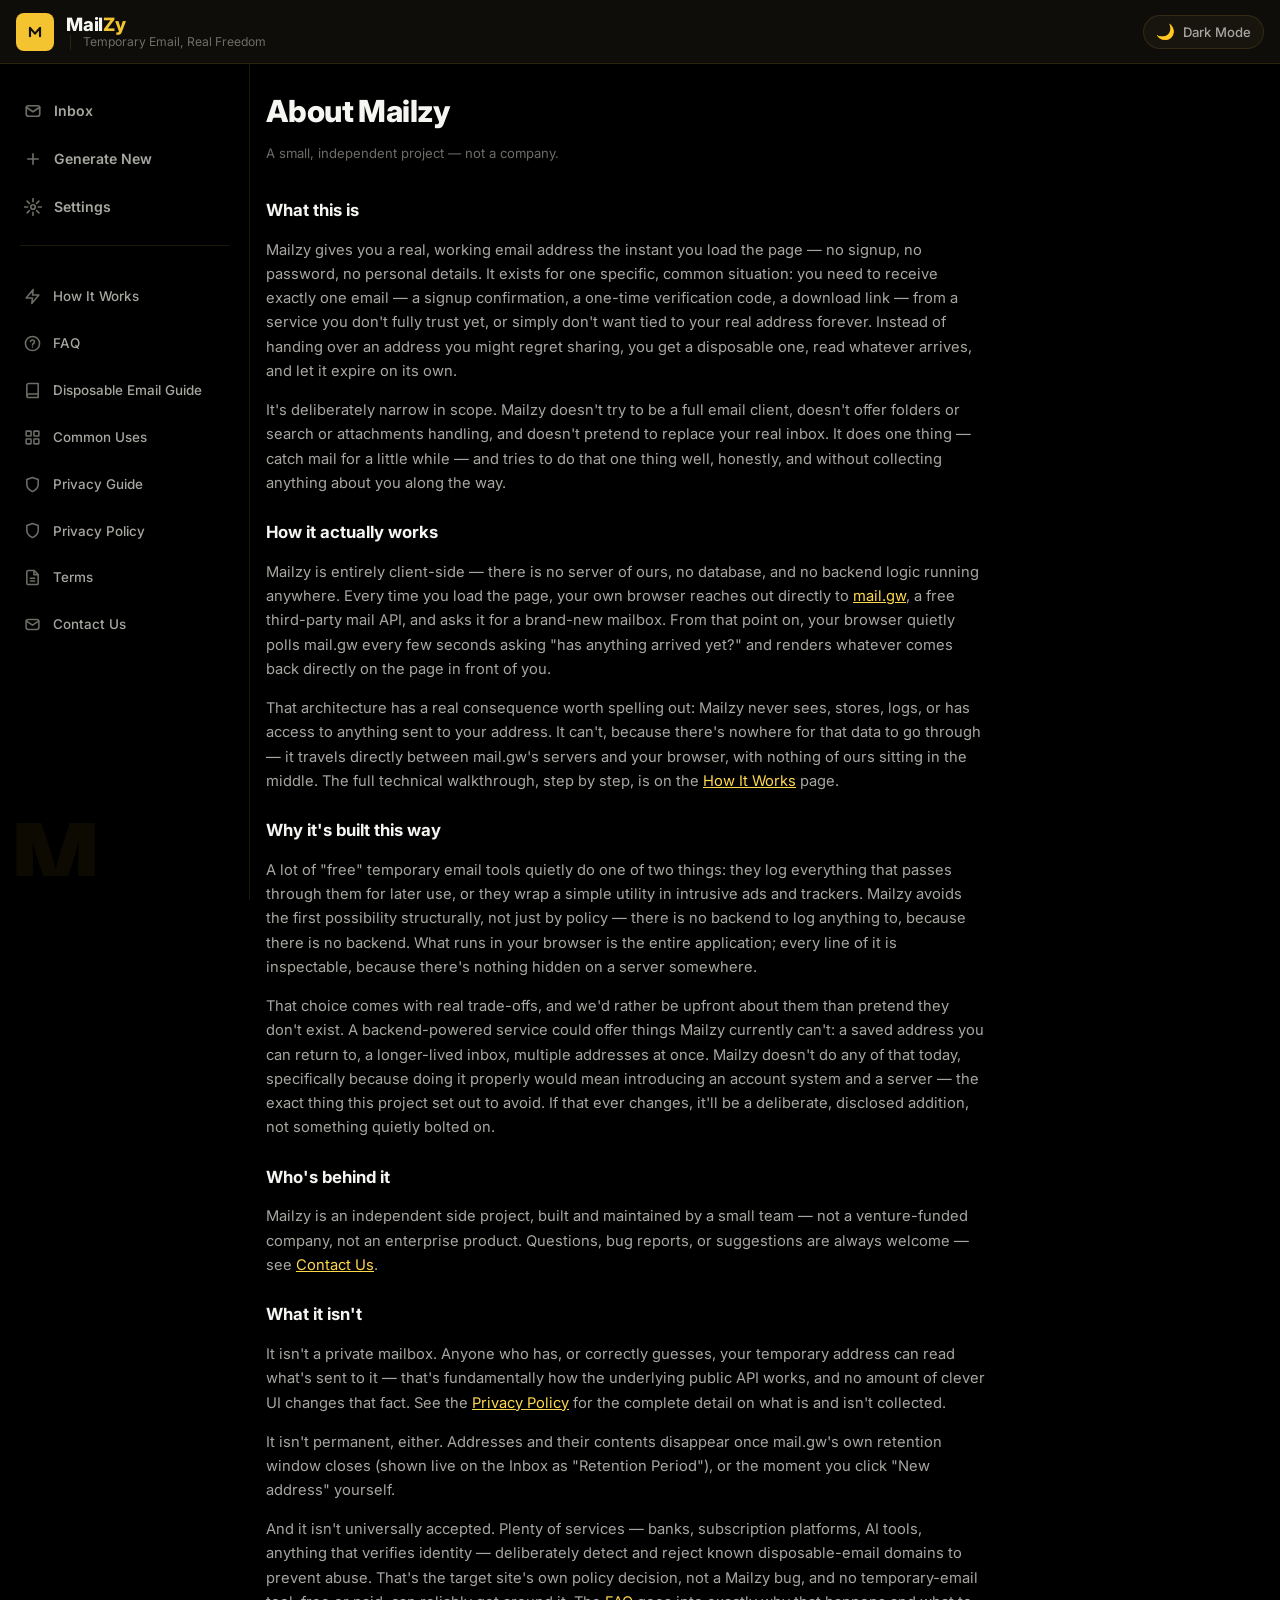
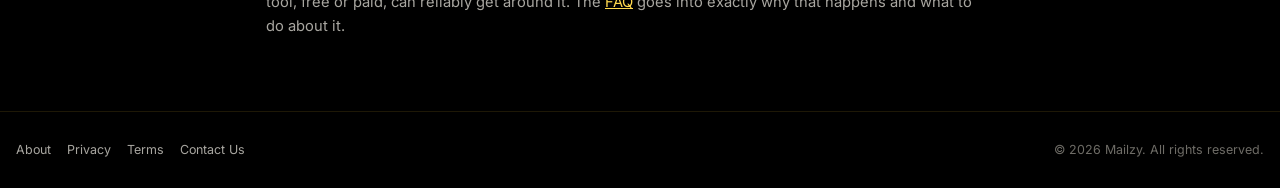
==== commit 9e162421: "Rebuild UI as sidebar dashboard (black/gold theme) per reference mockup - New shell layout across al" ====
--- a/about.html
+++ b/about.html
@@ -6,7 +6,7 @@
   <meta name="viewport" content="width=device-width, initial-scale=1" />
   <meta name="description" content="What Mailzy is, why it exists, how the client-side architecture works, and the deliberate trade-offs behind a temporary email tool with no backend." />
   <meta name="robots" content="index, follow" />
-  <meta name="theme-color" content="#0b0c14" />
+  <meta name="theme-color" content="#000000" />
   <link rel="canonical" href="https://tempmailzy.github.io/about.html" />
   <meta name="google-adsense-account" content="ca-pub-9466250545587012" />
 
@@ -31,28 +31,90 @@
   </script>
 </head>
 <body>
-  <nav class="topnav">
-    <div class="topnav__inner">
-      <a class="brand" href="index.html" style="text-decoration: none;">
-        <span class="brand-mark" aria-hidden="true">
-          <svg viewBox="0 0 24 24" width="20" height="20" fill="none" stroke="currentColor" stroke-width="2.6" stroke-linecap="round" stroke-linejoin="round">
-            <path d="M6 17V7l6 7 6-7v10" />
-          </svg>
-        </span>
-        <span class="brand-name">Mail<span class="brand-accent">zy</span></span>
-      </a>
-
-      <div class="nav-actions">
-        <button type="button" class="theme-toggle" id="themeToggleBtn" aria-pressed="false">
-          <span class="theme-toggle__icon" id="themeToggleIcon" aria-hidden="true">🌙</span>
-          <span id="themeToggleLabel">Dark Mode</span>
-        </button>
-      </div>
+  <header class="app-header">
+    <button type="button" class="sidebar-toggle" id="sidebarToggleBtn" aria-label="Toggle menu" aria-expanded="false" aria-controls="sidebar">
+      <svg viewBox="0 0 24 24" width="18" height="18" fill="none" stroke="currentColor" stroke-width="2.2" stroke-linecap="round" stroke-linejoin="round" aria-hidden="true"><path d="M3 6h18M3 12h18M3 18h18" /></svg>
+    </button>
+    <a class="app-header__brand" href="index.html">
+      <span class="app-header__logo" aria-hidden="true">
+        <svg viewBox="0 0 24 24" width="20" height="20" fill="none" stroke="currentColor" stroke-width="2.6" stroke-linecap="round" stroke-linejoin="round">
+          <path d="M6 17V7l6 7 6-7v10" />
+        </svg>
+      </span>
+      <span class="app-header__brandtext">
+        <span class="app-header__name">Mail<span class="accent">Zy</span></span>
+        <span class="app-header__tagline">Temporary Email, Real Freedom</span>
+      </span>
+    </a>
+    <div class="app-header__actions">
+      <button type="button" class="theme-toggle" id="themeToggleBtn" aria-pressed="false">
+        <span class="theme-toggle__icon" id="themeToggleIcon" aria-hidden="true">🌙</span>
+        <span id="themeToggleLabel">Dark Mode</span>
+      </button>
     </div>
-  </nav>
-
-  <div class="page">
-    <main class="legal-page">
+  </header>
+
+  <div class="shell">
+    <div class="sidebar-scrim" id="sidebarScrim" hidden></div>
+
+    <aside class="sidebar" id="sidebar">
+      <nav class="sidebar__nav" aria-label="App">
+        <a class="sidebar__item" href="index.html">
+          <svg viewBox="0 0 24 24" width="18" height="18" fill="none" stroke="currentColor" stroke-width="2.2" stroke-linecap="round" stroke-linejoin="round" aria-hidden="true"><rect x="3" y="5" width="18" height="14" rx="3" /><path d="m3 7 9 6 9-6" /></svg>
+          <span>Inbox</span>
+        </a>
+        <a class="sidebar__item" href="index.html">
+          <svg viewBox="0 0 24 24" width="18" height="18" fill="none" stroke="currentColor" stroke-width="2.2" stroke-linecap="round" stroke-linejoin="round" aria-hidden="true"><path d="M12 5v14M5 12h14" /></svg>
+          <span>Generate New</span>
+        </a>
+        <a class="sidebar__item" href="settings.html">
+          <svg viewBox="0 0 24 24" width="18" height="18" fill="none" stroke="currentColor" stroke-width="2.2" stroke-linecap="round" stroke-linejoin="round" aria-hidden="true"><circle cx="12" cy="12" r="3" /><path d="M12 1v4M12 19v4M4.2 4.2l2.9 2.9M16.9 16.9l2.9 2.9M1 12h4M19 12h4M4.2 19.8l2.9-2.9M16.9 7.1l2.9-2.9" /></svg>
+          <span>Settings</span>
+        </a>
+      </nav>
+
+      <div class="sidebar__divider" role="separator"></div>
+
+      <nav class="sidebar__nav sidebar__nav--secondary" aria-label="Resources">
+        <a class="sidebar__item" href="how-it-works.html">
+          <svg viewBox="0 0 24 24" width="17" height="17" fill="none" stroke="currentColor" stroke-width="2.2" stroke-linecap="round" stroke-linejoin="round" aria-hidden="true"><path d="M13 2 3 14h9l-1 8 10-12h-9l1-8z" /></svg>
+          <span>How It Works</span>
+        </a>
+        <a class="sidebar__item" href="faq.html">
+          <svg viewBox="0 0 24 24" width="17" height="17" fill="none" stroke="currentColor" stroke-width="2.2" stroke-linecap="round" stroke-linejoin="round" aria-hidden="true"><circle cx="12" cy="12" r="10" /><path d="M9.09 9a3 3 0 0 1 5.83 1c0 2-3 2-3 4" /><path d="M12 17h.01" /></svg>
+          <span>FAQ</span>
+        </a>
+        <a class="sidebar__item" href="disposable-email-guide.html">
+          <svg viewBox="0 0 24 24" width="17" height="17" fill="none" stroke="currentColor" stroke-width="2.2" stroke-linecap="round" stroke-linejoin="round" aria-hidden="true"><path d="M4 19.5A2.5 2.5 0 0 1 6.5 17H20" /><path d="M6.5 2H20v20H6.5A2.5 2.5 0 0 1 4 19.5v-15A2.5 2.5 0 0 1 6.5 2z" /></svg>
+          <span>Disposable Email Guide</span>
+        </a>
+        <a class="sidebar__item" href="temp-email-uses.html">
+          <svg viewBox="0 0 24 24" width="17" height="17" fill="none" stroke="currentColor" stroke-width="2.2" stroke-linecap="round" stroke-linejoin="round" aria-hidden="true"><rect x="3" y="3" width="7" height="7" rx="1" /><rect x="14" y="3" width="7" height="7" rx="1" /><rect x="3" y="14" width="7" height="7" rx="1" /><rect x="14" y="14" width="7" height="7" rx="1" /></svg>
+          <span>Common Uses</span>
+        </a>
+        <a class="sidebar__item" href="online-privacy-guide.html">
+          <svg viewBox="0 0 24 24" width="17" height="17" fill="none" stroke="currentColor" stroke-width="2.2" stroke-linecap="round" stroke-linejoin="round" aria-hidden="true"><path d="M12 22s8-4 8-10V5l-8-3-8 3v7c0 6 8 10 8 10z" /></svg>
+          <span>Privacy Guide</span>
+        </a>
+        <a class="sidebar__item" href="privacy.html">
+          <svg viewBox="0 0 24 24" width="17" height="17" fill="none" stroke="currentColor" stroke-width="2.2" stroke-linecap="round" stroke-linejoin="round" aria-hidden="true"><path d="M12 22s8-4 8-10V5l-8-3-8 3v7c0 6 8 10 8 10z" /></svg>
+          <span>Privacy Policy</span>
+        </a>
+        <a class="sidebar__item" href="terms.html">
+          <svg viewBox="0 0 24 24" width="17" height="17" fill="none" stroke="currentColor" stroke-width="2.2" stroke-linecap="round" stroke-linejoin="round" aria-hidden="true"><path d="M14 2H6a2 2 0 0 0-2 2v16a2 2 0 0 0 2 2h12a2 2 0 0 0 2-2V8z" /><path d="M14 2v6h6" /><path d="M9 13h6M9 17h6" /></svg>
+          <span>Terms</span>
+        </a>
+        <a class="sidebar__item" href="contact.html">
+          <svg viewBox="0 0 24 24" width="17" height="17" fill="none" stroke="currentColor" stroke-width="2.2" stroke-linecap="round" stroke-linejoin="round" aria-hidden="true"><rect x="3" y="5" width="18" height="14" rx="3" /><path d="m3 7 9 6 9-6" /></svg>
+          <span>Contact Us</span>
+        </a>
+      </nav>
+
+      <div class="sidebar__watermark" aria-hidden="true">M</div>
+    </aside>
+
+    <main class="shell__main">
+      <article class="legal-page">
       <h1>About Mailzy</h1>
       <p class="legal-updated">A small, independent project — not a company.</p>
 
@@ -143,45 +205,21 @@
           <a href="faq.html">FAQ</a> goes into exactly why that happens and what to do about it.
         </p>
       </section>
+      </article>
     </main>
-
-    <footer class="site-footer">
-      <p class="site-footer__links">
-        <a href="index.html">Inbox</a>
-        <a href="how-it-works.html">How It Works</a>
-        <a href="faq.html">FAQ</a>
-        <a href="disposable-email-guide.html">Disposable Email Guide</a>
-        <a href="temp-email-uses.html">Common Uses</a>
-        <a href="online-privacy-guide.html">Privacy Guide</a>
-        <a href="privacy.html">Privacy Policy</a>
-        <a href="contact.html">Contact Us</a>
-      </p>
-      <p>&copy; <span id="footerYear"></span> Mailzy.</p>
-    </footer>
   </div>
 
-  <script>
-    var fy = document.getElementById('footerYear');
-    if (fy) fy.textContent = new Date().getFullYear();
-
-    var btn = document.getElementById('themeToggleBtn');
-    var icon = document.getElementById('themeToggleIcon');
-    var label = document.getElementById('themeToggleLabel');
-    function applyTheme(theme) {
-      document.documentElement.dataset.theme = theme;
-      try {
-        localStorage.setItem('theme', theme);
-      } catch (e) {}
-      icon.textContent = theme === 'light' ? '☀️' : '🌙';
-      label.textContent = theme === 'light' ? 'Light Mode' : 'Dark Mode';
-      btn.setAttribute('aria-pressed', theme === 'light' ? 'true' : 'false');
-    }
-    btn.addEventListener('click', function () {
-      var current = document.documentElement.dataset.theme === 'light' ? 'light' : 'dark';
-      applyTheme(current === 'light' ? 'dark' : 'light');
-    });
-    applyTheme(document.documentElement.dataset.theme === 'light' ? 'light' : 'dark');
-  </script>
+  <footer class="site-footer">
+    <p class="site-footer__links">
+      <a href="about.html">About</a>
+      <a href="privacy.html">Privacy</a>
+      <a href="terms.html">Terms</a>
+      <a href="contact.html">Contact Us</a>
+    </p>
+    <p>&copy; <span id="footerYear"></span> Mailzy. All rights reserved.</p>
+  </footer>
+
+  <script src="js/shell.js"></script>
   <script src="js/reveal.js"></script>
 </body>
 </html>
--- a/css/styles.css
+++ b/css/styles.css
@@ -1,28 +1,29 @@
 /* =========================================================
    Mailzy — design tokens
-   Modern SaaS dashboard identity, dark by default with a
-   full light-mode override. Extend this token system for new
-   UI — every color used anywhere below must trace back to a
-   token defined here (or in the [data-theme="light"] block).
+   Dashboard identity: near-black surfaces with a gold/amber
+   accent, sidebar-driven navigation. Dark by default with a
+   full light-mode override. Every color used anywhere below
+   must trace back to a token defined here (or in the
+   [data-theme="light"] block).
    ========================================================= */
 :root {
   /* surfaces — dark (default) */
-  --bg: #0b0c14;
-  --bg-elevated: #15161f;
-  --bg-elevated-2: #1c1e2b;
-  --border: rgba(255, 255, 255, 0.08);
-  --border-strong: rgba(255, 255, 255, 0.16);
+  --bg: #000000;
+  --bg-elevated: #0e0d0a;
+  --bg-elevated-2: #17150e;
+  --border: rgba(244, 196, 48, 0.12);
+  --border-strong: rgba(244, 196, 48, 0.26);
 
   /* text — dark (default) */
-  --text: #f5f5f7;
-  --text-soft: #9a9aa8;
-  --text-faint: #6b6b78;
-
-  /* accent — same in both themes */
-  --accent: #6366f1;
-  --accent-strong: #4f46e5;
-  --accent-soft: rgba(99, 102, 241, 0.16);
-  --accent-on: #ffffff;
+  --text: #f5f5f2;
+  --text-soft: #a8a6a0;
+  --text-faint: #6e6c66;
+
+  /* accent — gold/amber, same hue family in both themes */
+  --accent: #f4c430;
+  --accent-strong: #ffd84d;
+  --accent-soft: rgba(244, 196, 48, 0.16);
+  --accent-on: #14110a;
 
   /* status */
   --success: #34d399;
@@ -30,7 +31,7 @@
   --danger-strong: #ef4444;
   --danger-bg: rgba(248, 113, 113, 0.1);
   --danger-border: rgba(248, 113, 113, 0.35);
-  --focus: #818cf8;
+  --focus: #ffd84d;
   --warn: #fbbf24;
   --warn-bg: rgba(251, 191, 36, 0.1);
   --warn-border: rgba(251, 191, 36, 0.35);
@@ -52,56 +53,36 @@
   --radius-pill: 999px;
 
   /* depth */
-  --shadow-card: 0 1px 2px rgba(0, 0, 0, 0.3), 0 20px 45px rgba(0, 0, 0, 0.3);
-  --shadow-card-lg: 0 2px 4px rgba(0, 0, 0, 0.35), 0 30px 70px rgba(0, 0, 0, 0.45);
-
-  /* background — layered aurora mesh + fine dot-grid, dark (default).
-     Replaces the earlier flat envelope-pattern tile: three soft,
-     slow-drifting color fields (indigo/violet/cyan) over a subtle
-     dot grid, closer to the floating-layer look referenced from
-     untitledui.com than a static repeating tile. */
-  --glow-1: rgba(99, 102, 241, 0.18);
-  --glow-2: rgba(168, 85, 247, 0.14);
-  --mesh-1: rgba(99, 102, 241, 0.24);
-  --mesh-2: rgba(168, 85, 247, 0.18);
-  --mesh-3: rgba(56, 189, 248, 0.14);
-  --dot-color: rgba(255, 255, 255, 0.06);
+  --shadow-card: 0 1px 2px rgba(0, 0, 0, 0.4), 0 20px 45px rgba(0, 0, 0, 0.45);
+  --shadow-card-lg: 0 2px 4px rgba(0, 0, 0, 0.5), 0 30px 70px rgba(0, 0, 0, 0.6);
+
+  /* layout */
+  --header-h: 64px;
+  --sidebar-w: 250px;
+  --detail-w: 320px;
 }
 
 /* Light mode override — explicit attribute, not just a media query,
    since there's a manual toggle (see js/app.js applyTheme()). */
 :root[data-theme='light'] {
-  --bg: #f6f6fb;
+  --bg: #fbfaf6;
   --bg-elevated: #ffffff;
-  --bg-elevated-2: #f3f3f8;
-  --border: rgba(15, 15, 35, 0.08);
-  --border-strong: rgba(15, 15, 35, 0.16);
-
-  --text: #14141f;
-  --text-soft: #62626e;
-  --text-faint: #8a8a96;
-
-  --accent-soft: rgba(99, 102, 241, 0.1);
+  --bg-elevated-2: #f6f2e6;
+  --border: rgba(150, 110, 5, 0.14);
+  --border-strong: rgba(150, 110, 5, 0.26);
+
+  --text: #17150f;
+  --text-soft: #5c584c;
+  --text-faint: #8a8676;
+
+  --accent-strong: #c98f00;
+  --accent-on: #14110a;
+  --accent-soft: rgba(180, 130, 10, 0.12);
   --danger-bg: rgba(248, 113, 113, 0.08);
   --warn-bg: rgba(251, 191, 36, 0.12);
 
-  --shadow-card: 0 1px 2px rgba(15, 15, 35, 0.04), 0 20px 45px rgba(15, 15, 35, 0.08);
-  --shadow-card-lg: 0 2px 4px rgba(15, 15, 35, 0.06), 0 30px 70px rgba(15, 15, 35, 0.12);
-
-  /* background — much softer in light mode so it doesn't turn the
-     page muddy; same layered mesh + dot-grid approach as dark. */
-  --glow-1: rgba(99, 102, 241, 0.1);
-  --glow-2: rgba(168, 85, 247, 0.08);
-  --mesh-1: rgba(99, 102, 241, 0.12);
-  --mesh-2: rgba(168, 85, 247, 0.09);
-  --mesh-3: rgba(56, 189, 248, 0.08);
-  --dot-color: rgba(15, 15, 35, 0.05);
-}
-
-@property --glow {
-  syntax: '<number>';
-  inherits: false;
-  initial-value: 0;
+  --shadow-card: 0 1px 2px rgba(30, 24, 5, 0.05), 0 20px 45px rgba(30, 24, 5, 0.08);
+  --shadow-card-lg: 0 2px 4px rgba(30, 24, 5, 0.07), 0 30px 70px rgba(30, 24, 5, 0.12);
 }
 
 * {
@@ -115,66 +96,22 @@
 }
 
 body {
-  position: relative;
   background-color: var(--bg);
-  /* Fine dot-grid + two fixed corner glows — the drifting aurora
-     layer lives on ::before/::after instead of here, so it can
-     animate independently without repainting this base layer. */
-  background-image: radial-gradient(680px circle at 88% -8%, var(--glow-1), transparent 60%),
-    radial-gradient(560px circle at -6% 100%, var(--glow-2), transparent 60%),
-    radial-gradient(var(--dot-color) 1px, transparent 1px);
-  background-size: auto, auto, 22px 22px;
-  background-repeat: no-repeat, no-repeat, repeat;
   color: var(--text);
   font-family: var(--font-sans);
   line-height: 1.55;
   min-height: 100vh;
-  overflow-x: hidden;
   transition: background-color 0.2s ease, color 0.2s ease;
-}
-
-/* Aurora mesh — three soft color fields that slowly drift and
-   breathe, fixed behind all content (z-index: -1). This is the
-   "completely new" background layer: a floating, layered field
-   rather than a static repeating tile. Pure transform/opacity
-   animation, so it's cheap regardless of page length. */
-body::before {
-  content: '';
-  position: fixed;
-  inset: -10vh -10vw;
-  z-index: -1;
-  pointer-events: none;
-  background-image: radial-gradient(38vw 38vw at 15% 20%, var(--mesh-1), transparent 65%),
-    radial-gradient(34vw 34vw at 85% 15%, var(--mesh-2), transparent 65%),
-    radial-gradient(42vw 42vw at 50% 95%, var(--mesh-3), transparent 65%);
-  animation: aurora-drift 24s ease-in-out infinite alternate;
-  will-change: transform;
-}
-
-@keyframes aurora-drift {
-  0% {
-    transform: translate3d(0, 0, 0) scale(1);
-  }
-  50% {
-    transform: translate3d(-2%, 2%, 0) scale(1.06);
-  }
-  100% {
-    transform: translate3d(2%, -1%, 0) scale(1.02);
-  }
 }
 
 @media (prefers-reduced-motion: reduce) {
   body {
     transition: none;
   }
-
-  body::before {
-    animation: none;
-  }
 }
 
 a {
-  color: var(--accent);
+  color: var(--accent-strong);
 }
 
 :root[data-theme='light'] a {
@@ -193,52 +130,93 @@
 }
 
 /* =========================================================
-   Page shell
+   App header — full-width bar, fixed at the top
    ========================================================= */
-.page {
-  max-width: 640px;
-  margin: 0 auto;
-  padding: var(--space-6) var(--space-3) var(--space-7);
-}
-
-/* =========================================================
-   Top nav — full-width bar above the centered content column
-   ========================================================= */
-.topnav {
+.app-header {
   position: sticky;
   top: 0;
-  z-index: 20;
+  z-index: 30;
+  display: flex;
+  align-items: center;
+  gap: var(--space-3);
+  height: var(--header-h);
+  padding: 0 var(--space-4);
+  background: var(--bg-elevated);
   border-bottom: 1px solid var(--border);
-  /* Plain fallback first for browsers without color-mix(); the
-     translucent version below overrides it where supported. */
-  background: var(--bg-elevated);
-  background: color-mix(in srgb, var(--bg-elevated) 82%, transparent);
-  backdrop-filter: blur(10px) saturate(140%);
-  -webkit-backdrop-filter: blur(10px) saturate(140%);
-}
-
-.topnav__inner {
-  max-width: 1040px;
-  margin: 0 auto;
-  display: flex;
-  align-items: center;
-  justify-content: space-between;
-  gap: var(--space-4);
-  padding: var(--space-3) var(--space-4);
-}
-
-.brand {
+}
+
+.sidebar-toggle {
+  display: none;
+  align-items: center;
+  justify-content: center;
+  width: 40px;
+  height: 40px;
+  flex: 0 0 auto;
+  background: transparent;
+  border: 1px solid var(--border);
+  border-radius: var(--radius-sm);
+  color: var(--text);
+  cursor: pointer;
+}
+
+.app-header__brand {
   display: inline-flex;
-  align-items: center;
-  gap: var(--space-2);
-  flex: 0 0 auto;
-}
-
-.nav-actions {
-  display: flex;
   align-items: center;
   gap: var(--space-3);
   flex: 0 0 auto;
+  text-decoration: none;
+  color: inherit;
+}
+
+.app-header__logo {
+  display: inline-flex;
+  align-items: center;
+  justify-content: center;
+  width: 38px;
+  height: 38px;
+  border-radius: var(--radius-sm);
+  background: var(--accent);
+  color: var(--accent-on);
+  flex: 0 0 auto;
+}
+
+.app-header__brandtext {
+  display: flex;
+  flex-direction: column;
+  line-height: 1.2;
+}
+
+.app-header__name {
+  font-weight: 800;
+  font-size: 1.15rem;
+  letter-spacing: -0.01em;
+  color: var(--text);
+}
+
+.app-header__name .accent {
+  color: var(--accent);
+}
+
+.app-header__tagline {
+  display: none;
+  font-size: 0.76rem;
+  color: var(--text-faint);
+  padding-left: var(--space-3);
+  border-left: 1px solid var(--border);
+  margin-left: var(--space-1);
+}
+
+@media (min-width: 720px) {
+  .app-header__tagline {
+    display: inline;
+  }
+}
+
+.app-header__actions {
+  display: flex;
+  align-items: center;
+  gap: var(--space-3);
+  margin-left: auto;
 }
 
 .security-badge {
@@ -265,36 +243,13 @@
   }
 }
 
-.brand-mark {
-  display: inline-flex;
-  align-items: center;
-  justify-content: center;
-  width: 32px;
-  height: 32px;
-  border-radius: var(--radius-sm);
-  background: var(--accent);
-  color: var(--accent-on);
-  flex: 0 0 auto;
-}
-
-.brand-name {
-  font-weight: 800;
-  font-size: 1.15rem;
-  letter-spacing: -0.01em;
-  color: var(--text);
-}
-
-.brand-accent {
-  color: var(--accent);
-}
-
 .theme-toggle {
   position: relative;
   overflow: hidden;
   display: inline-flex;
   align-items: center;
   gap: var(--space-2);
-  background: var(--bg-elevated);
+  background: var(--bg-elevated-2);
   border: 1px solid var(--border);
   border-radius: var(--radius-pill);
   padding: var(--space-2) var(--space-3);
@@ -315,94 +270,349 @@
   line-height: 1;
 }
 
+@media (max-width: 640px) {
+  .theme-toggle span:not(.theme-toggle__icon) {
+    display: none;
+  }
+}
+
 /* =========================================================
-   Hero
+   Shell — sidebar + main + optional detail rail
    ========================================================= */
-.hero {
-  text-align: center;
-  margin-bottom: var(--space-6);
-}
-
-.hero h1 {
-  font-size: clamp(1.6rem, 6vw, 2.2rem);
+.shell {
+  position: relative;
+  display: flex;
+  align-items: flex-start;
+  max-width: 1400px;
+  margin: 0 auto;
+}
+
+.sidebar {
+  position: sticky;
+  top: var(--header-h);
+  flex: 0 0 var(--sidebar-w);
+  width: var(--sidebar-w);
+  height: calc(100vh - var(--header-h));
+  display: flex;
+  flex-direction: column;
+  padding: var(--space-5) var(--space-3);
+  border-right: 1px solid var(--border);
+  overflow-y: auto;
+}
+
+.sidebar__nav {
+  display: flex;
+  flex-direction: column;
+  gap: 2px;
+}
+
+.sidebar__nav--secondary {
+  margin-top: var(--space-3);
+}
+
+.sidebar__item {
+  display: flex;
+  align-items: center;
+  gap: var(--space-3);
+  width: 100%;
+  padding: var(--space-3);
+  border: none;
+  background: transparent;
+  border-radius: var(--radius-sm);
+  color: var(--text-soft);
+  font-family: var(--font-sans);
+  font-size: 0.88rem;
+  font-weight: 600;
+  text-decoration: none;
+  cursor: pointer;
+  transition: background 0.15s ease, color 0.15s ease;
+}
+
+.sidebar__nav--secondary .sidebar__item {
+  font-weight: 500;
+  font-size: 0.84rem;
+}
+
+.sidebar__item svg {
+  flex: 0 0 auto;
+  color: var(--text-faint);
+  transition: color 0.15s ease;
+}
+
+.sidebar__item:hover {
+  background: var(--bg-elevated);
+  color: var(--text);
+}
+
+.sidebar__item:hover svg {
+  color: var(--accent);
+}
+
+.sidebar__item.is-active {
+  background: var(--accent);
+  color: var(--accent-on);
+}
+
+.sidebar__item.is-active svg {
+  color: var(--accent-on);
+}
+
+.sidebar__count {
+  margin-left: auto;
+  display: inline-flex;
+  align-items: center;
+  justify-content: center;
+  min-width: 20px;
+  height: 20px;
+  padding: 0 6px;
+  border-radius: var(--radius-pill);
+  background: var(--bg-elevated-2);
+  color: var(--text);
+  font-size: 0.72rem;
+  font-weight: 700;
+}
+
+.sidebar__item.is-active .sidebar__count {
+  background: rgba(20, 17, 10, 0.18);
+  color: var(--accent-on);
+}
+
+.sidebar__divider {
+  height: 1px;
+  background: var(--border);
+  margin: var(--space-4) var(--space-2);
+}
+
+.sidebar__watermark {
+  margin-top: auto;
+  padding-top: var(--space-5);
+  font-family: var(--font-sans);
   font-weight: 800;
-  letter-spacing: -0.02em;
-  margin: 0 0 var(--space-2);
-  color: var(--text);
-}
-
-.hero p {
+  font-size: 6rem;
+  line-height: 1;
+  color: var(--accent);
+  opacity: 0.05;
+  user-select: none;
+  overflow: hidden;
+  height: 90px;
+}
+
+.sidebar-scrim {
+  display: none;
+}
+
+@media (max-width: 900px) {
+  .sidebar-toggle {
+    display: inline-flex;
+  }
+
+  .app-header__tagline {
+    display: none;
+  }
+
+  .sidebar {
+    position: fixed;
+    top: var(--header-h);
+    left: 0;
+    bottom: 0;
+    z-index: 41;
+    background: var(--bg-elevated);
+    transform: translateX(-100%);
+    transition: transform 0.2s ease;
+    box-shadow: var(--shadow-card-lg);
+  }
+
+  .sidebar.is-open {
+    transform: translateX(0);
+  }
+
+  .sidebar-scrim {
+    display: block;
+    position: fixed;
+    inset: var(--header-h) 0 0 0;
+    background: rgba(0, 0, 0, 0.5);
+    z-index: 40;
+  }
+
+  .sidebar-scrim[hidden] {
+    display: none;
+  }
+
+  @media (prefers-reduced-motion: reduce) {
+    .sidebar {
+      transition: none;
+    }
+  }
+}
+
+.shell__main {
+  flex: 1 1 auto;
+  min-width: 0;
+  padding: var(--space-5) var(--space-4) var(--space-7);
+}
+
+.shell__detail {
+  flex: 0 0 var(--detail-w);
+  width: var(--detail-w);
+  position: sticky;
+  top: var(--header-h);
+  height: calc(100vh - var(--header-h));
+  padding: var(--space-5) var(--space-4);
+  border-left: 1px solid var(--border);
+  overflow-y: auto;
+}
+
+@media (max-width: 1180px) {
+  .shell__detail {
+    display: none;
+  }
+}
+
+.shell__detail-card {
+  background: var(--bg-elevated);
+  border: 1px solid var(--border);
+  border-radius: var(--radius);
+  padding: var(--space-4);
+}
+
+.shell__detail-card h2 {
+  font-size: 0.95rem;
+  margin: 0 0 var(--space-3);
+  color: var(--text);
+}
+
+.shell__detail-card ul {
   margin: 0;
+  padding: 0;
+  list-style: none;
+  display: flex;
+  flex-direction: column;
+  gap: var(--space-3);
+}
+
+.shell__detail-card li {
+  display: flex;
+  gap: var(--space-2);
+  font-size: 0.82rem;
   color: var(--text-soft);
-  font-size: 0.98rem;
-}
-
-/* Gradient-text accent word in the hero heading — falls back to the
-   plain accent color if background-clip:text isn't supported. */
-.hero-accent {
+  line-height: 1.5;
+}
+
+.shell__detail-card li svg {
+  flex: 0 0 auto;
   color: var(--accent);
-  background: linear-gradient(100deg, var(--accent), #a855f7 60%, #38bdf8);
-  -webkit-background-clip: text;
-  background-clip: text;
-  -webkit-text-fill-color: transparent;
+  margin-top: 2px;
 }
 
 /* =========================================================
-   App card — the main working panel
+   Hero CTA card — the marketing header, always visible
+   ========================================================= */
+.hero-cta {
+  position: relative;
+  overflow: hidden;
+  display: flex;
+  align-items: center;
+  gap: var(--space-4);
+  background: var(--bg-elevated);
+  border: 1px solid var(--border);
+  border-radius: var(--radius);
+  padding: var(--space-5) var(--space-5);
+  margin-bottom: var(--space-4);
+}
+
+/* Subtle diagonal texture, confined to this card only. */
+.hero-cta::before {
+  content: '';
+  position: absolute;
+  inset: 0;
+  pointer-events: none;
+  background-image: repeating-linear-gradient(
+    115deg,
+    var(--accent-soft) 0px,
+    var(--accent-soft) 2px,
+    transparent 2px,
+    transparent 26px
+  );
+  opacity: 0.5;
+  mask-image: linear-gradient(100deg, black, transparent 75%);
+  -webkit-mask-image: linear-gradient(100deg, black, transparent 75%);
+}
+
+.hero-cta__icon {
+  position: relative;
+  display: inline-flex;
+  align-items: center;
+  justify-content: center;
+  width: 56px;
+  height: 56px;
+  border-radius: var(--radius-sm);
+  background: var(--accent-soft);
+  color: var(--accent);
+  flex: 0 0 auto;
+}
+
+.hero-cta__body {
+  position: relative;
+  flex: 1 1 auto;
+  min-width: 0;
+}
+
+.hero-cta__eyebrow {
+  display: block;
+  font-size: 0.72rem;
+  font-weight: 700;
+  letter-spacing: 0.08em;
+  text-transform: uppercase;
+  color: var(--accent);
+  margin-bottom: var(--space-1);
+}
+
+.hero-cta__title {
+  font-size: clamp(1.2rem, 3.4vw, 1.55rem);
+  font-weight: 800;
+  letter-spacing: -0.01em;
+  margin: 0 0 var(--space-1);
+  color: var(--text);
+}
+
+.hero-cta__title .accent {
+  color: var(--accent);
+}
+
+.hero-cta__sub {
+  margin: 0;
+  font-size: 0.86rem;
+  color: var(--text-soft);
+}
+
+.hero-cta__action {
+  position: relative;
+  flex: 0 0 auto;
+  white-space: nowrap;
+}
+
+@media (max-width: 640px) {
+  .hero-cta {
+    flex-wrap: wrap;
+  }
+
+  .hero-cta__action {
+    width: 100%;
+  }
+}
+
+/* =========================================================
+   App card — the inbox panel
    ========================================================= */
 .app-card {
   position: relative;
   background: var(--bg-elevated);
   border: 1px solid var(--border);
-  border-radius: calc(var(--radius) + 4px);
+  border-radius: var(--radius);
   padding: var(--space-5) var(--space-4);
   box-shadow: var(--shadow-card);
-  margin-bottom: var(--space-6);
-  transition: background-color 0.2s ease, border-color 0.2s ease, box-shadow 0.3s ease, transform 0.3s ease;
-}
-
-/* A slight lift on hover — the "floating card" feel referenced from
-   untitledui.com, applied to the one card people actually touch. */
-.app-card:hover {
-  box-shadow: var(--shadow-card-lg);
-  transform: translateY(-2px);
-}
-
-@media (prefers-reduced-motion: reduce) {
-  .app-card {
-    transition: background-color 0.2s ease, border-color 0.2s ease;
-  }
-
-  .app-card:hover {
-    transform: none;
-  }
-}
-
-/* Disclosure banner shown when the backup provider is active —
-   warm/amber, distinct from the red error state, since this isn't a
-   failure: the tool is working, just on its secondary provider. */
-.provider-note {
-  display: flex;
-  align-items: flex-start;
-  gap: var(--space-2);
-  background: var(--warn-bg);
-  border: 1px solid var(--warn-border);
-  color: var(--text);
-  border-radius: var(--radius-sm);
-  padding: var(--space-3);
-  margin: 0 0 var(--space-3);
-  font-size: 0.82rem;
-  line-height: 1.5;
-}
-
-.provider-note[hidden] {
-  display: none;
-}
-
-.provider-note svg {
-  flex: 0 0 auto;
-  color: var(--warn);
-  margin-top: 1px;
+  margin-bottom: var(--space-4);
+  transition: background-color 0.2s ease, border-color 0.2s ease;
 }
 
 .panel-loading[hidden] {
@@ -496,6 +706,31 @@
   color: var(--text-soft);
 }
 
+/* Disclosure banner shown when the backup provider is active. */
+.provider-note {
+  display: flex;
+  align-items: flex-start;
+  gap: var(--space-2);
+  background: var(--warn-bg);
+  border: 1px solid var(--warn-border);
+  color: var(--text);
+  border-radius: var(--radius-sm);
+  padding: var(--space-3);
+  margin: 0 0 var(--space-3);
+  font-size: 0.82rem;
+  line-height: 1.5;
+}
+
+.provider-note[hidden] {
+  display: none;
+}
+
+.provider-note svg {
+  flex: 0 0 auto;
+  color: var(--warn);
+  margin-top: 1px;
+}
+
 /* =========================================================
    Address card
    ========================================================= */
@@ -549,14 +784,13 @@
 }
 
 .address-hint {
-  margin: 0 0 var(--space-5);
+  margin: 0 0 var(--space-4);
   font-size: 0.8rem;
   color: var(--text-faint);
 }
 
 /* =========================================================
-   Retention / expiry indicator — driven by mail.gw's actual
-   account retentionAt, not a decorative fake countdown
+   Retention / expiry indicator
    ========================================================= */
 .expiry-row {
   display: flex;
@@ -605,7 +839,7 @@
   justify-content: center;
   gap: var(--space-1);
   font-family: var(--font-sans);
-  font-weight: 600;
+  font-weight: 700;
   font-size: 0.88rem;
   padding: var(--space-3) var(--space-4);
   min-height: 44px;
@@ -621,8 +855,6 @@
   flex-shrink: 0;
 }
 
-/* Refresh icon spins briefly while a refresh is in flight — toggled
-   via .is-loading in js/app.js, gated behind reduced motion there. */
 .icon-refresh.is-spinning {
   animation: icon-spin 0.6s linear;
 }
@@ -644,20 +876,13 @@
 .btn--primary {
   background: var(--accent);
   color: var(--accent-on);
-  --glow: 0;
-  box-shadow: 0 0 0 calc(var(--glow) * 3px) var(--accent-soft);
-  transition: background 0.15s ease, box-shadow 0.25s ease, --glow 0.25s ease, transform 0.1s ease;
+  box-shadow: 0 0 0 0 var(--accent-soft);
+  transition: background 0.15s ease, box-shadow 0.25s ease, transform 0.1s ease;
 }
 
 .btn--primary:hover {
   background: var(--accent-strong);
-  --glow: 1;
-}
-
-@media (prefers-reduced-motion: reduce) {
-  .btn--primary {
-    transition: background 0.15s ease, transform 0.1s ease;
-  }
+  box-shadow: 0 0 0 3px var(--accent-soft);
 }
 
 .btn--outline {
@@ -680,12 +905,20 @@
   min-width: 44px;
 }
 
-/* Click-point ripple — appended/removed by JS, skipped entirely
-   when the user prefers reduced motion. */
+.btn--round {
+  width: 44px;
+  min-width: 44px;
+  height: 44px;
+  min-height: 44px;
+  padding: 0;
+  border-radius: 50%;
+}
+
+/* Click-point ripple */
 .btn__ripple {
   position: absolute;
   border-radius: 50%;
-  background: rgba(255, 255, 255, 0.35);
+  background: rgba(20, 17, 10, 0.3);
   transform: scale(0);
   animation: ripple 0.5s ease-out forwards;
   pointer-events: none;
@@ -703,7 +936,6 @@
   }
 }
 
-/* Brief flash confirming a successful copy */
 .btn.is-copied {
   animation: copy-flash 0.5s ease;
 }
@@ -724,7 +956,6 @@
   }
 }
 
-/* Visually hidden but still reachable by screen readers. */
 .sr-only {
   position: absolute;
   width: 1px;
@@ -738,31 +969,48 @@
 }
 
 /* =========================================================
-   Inbox header
+   Inbox header — icon + title/subtitle, search, refresh
    ========================================================= */
 .inbox-header {
   display: flex;
   align-items: center;
-  justify-content: space-between;
+  gap: var(--space-3);
   flex-wrap: wrap;
+  margin-bottom: var(--space-4);
+}
+
+.inbox-header__title {
+  display: flex;
+  align-items: center;
   gap: var(--space-3);
-  margin-bottom: var(--space-3);
-}
-
-.inbox-header__title {
-  display: flex;
-  align-items: center;
-  gap: var(--space-2);
+  flex: 1 1 260px;
+  min-width: 0;
+}
+
+.inbox-header__icon {
+  display: inline-flex;
+  align-items: center;
+  justify-content: center;
+  width: 40px;
+  height: 40px;
+  border-radius: var(--radius-sm);
+  background: var(--accent-soft);
+  color: var(--accent);
+  flex: 0 0 auto;
 }
 
 .inbox-header__title h2 {
-  font-size: 1.05rem;
+  font-size: 1rem;
   margin: 0;
   color: var(--text);
 }
 
-/* [hidden] must win over the display:inline-flex below — same
-   equal-specificity gotcha fixed on .panel-loading/.message-overlay. */
+.inbox-header__title p {
+  margin: 2px 0 0;
+  font-size: 0.78rem;
+  color: var(--text-faint);
+}
+
 .badge[hidden] {
   display: none;
 }
@@ -780,11 +1028,48 @@
 
 .inbox-header__actions {
   display: flex;
+  align-items: center;
   gap: var(--space-2);
+  flex: 1 1 240px;
+}
+
+.inbox-search {
+  position: relative;
+  flex: 1 1 auto;
+  min-width: 0;
+}
+
+.inbox-search svg {
+  position: absolute;
+  left: var(--space-3);
+  top: 50%;
+  transform: translateY(-50%);
+  color: var(--text-faint);
+  pointer-events: none;
+}
+
+.inbox-search input {
+  width: 100%;
+  height: 44px;
+  padding: 0 var(--space-3) 0 calc(var(--space-3) * 2 + 16px);
+  border-radius: var(--radius-sm);
+  border: 1px solid var(--border);
+  background: var(--bg-elevated-2);
+  color: var(--text);
+  font-family: var(--font-sans);
+  font-size: 0.86rem;
+}
+
+.inbox-search input::placeholder {
+  color: var(--text-faint);
+}
+
+.inbox-search input:focus-visible {
+  border-color: var(--border-strong);
 }
 
 /* =========================================================
-   Inbox
+   Inbox message list
    ========================================================= */
 .inbox-status {
   font-family: var(--font-mono);
@@ -793,9 +1078,6 @@
   margin: 0 0 var(--space-3);
 }
 
-/* A single bordered list container with divider lines between rows —
-   not a stack of separately-boxed cards. Rounded corners are clipped
-   via overflow:hidden so the first/last row's flat edge follows them. */
 .message-list-wrap {
   border: 1px solid var(--border);
   border-radius: var(--radius-sm);
@@ -813,9 +1095,6 @@
   border-top: 1px solid var(--border);
 }
 
-/* Grid, not flex, so the avatar/text/time/chevron columns line up
-   precisely regardless of how tall the text block gets — flex's
-   align-items:center was drifting when the intro wrapped. */
 .message-item {
   position: relative;
   overflow: hidden;
@@ -845,7 +1124,7 @@
   width: 36px;
   height: 36px;
   border-radius: 50%;
-  color: #fff;
+  color: #14110a;
   font-weight: 700;
   font-size: 0.85rem;
   flex: 0 0 auto;
@@ -877,8 +1156,6 @@
   color: var(--text);
 }
 
-/* Unread indicator — small pulsing accent dot ahead of the
-   subject, instead of a layout-shifting border. */
 .message-item.is-unread .message-item__subject::before {
   content: '';
   display: inline-block;
@@ -898,7 +1175,7 @@
     box-shadow: 0 0 0 0 var(--accent-soft);
   }
   50% {
-    box-shadow: 0 0 0 5px rgba(99, 102, 241, 0);
+    box-shadow: 0 0 0 5px rgba(244, 196, 48, 0);
   }
 }
 
@@ -950,15 +1227,41 @@
 }
 
 .message-empty {
-  padding: var(--space-4);
-  font-size: 0.85rem;
+  display: flex;
+  flex-direction: column;
+  align-items: center;
+  gap: var(--space-2);
+  padding: var(--space-7) var(--space-4);
+  text-align: center;
+}
+
+.message-empty__icon {
+  position: relative;
+  display: inline-flex;
+  align-items: center;
+  justify-content: center;
+  width: 56px;
+  height: 56px;
+  border-radius: var(--radius-sm);
+  background: var(--accent-soft);
+  color: var(--accent);
+  margin-bottom: var(--space-2);
+}
+
+.message-empty__title {
+  margin: 0;
+  font-weight: 700;
+  font-size: 0.98rem;
+  color: var(--text);
+}
+
+.message-empty__sub {
+  margin: 0;
+  font-size: 0.82rem;
   color: var(--text-faint);
-  font-style: italic;
-}
-
-/* Real pagination (mail.gw's ?page= param) — wired in js/app.js.
-   Hidden by default; shown only once a page comes back full enough
-   that another page might exist. */
+  max-width: 26em;
+}
+
 .load-more {
   display: flex;
   align-items: center;
@@ -996,13 +1299,68 @@
 }
 
 /* =========================================================
+   Quick-links strip — internal-link discovery row, styled as
+   icon tiles docked below the inbox card
+   ========================================================= */
+.quick-links {
+  display: grid;
+  grid-template-columns: repeat(5, 1fr);
+  gap: var(--space-2);
+  background: var(--bg-elevated);
+  border: 1px solid var(--border);
+  border-radius: var(--radius);
+  padding: var(--space-4) var(--space-3);
+  margin-bottom: var(--space-4);
+}
+
+.quick-links__item {
+  display: flex;
+  flex-direction: column;
+  align-items: center;
+  gap: var(--space-2);
+  text-align: center;
+  text-decoration: none;
+  color: var(--text-soft);
+  padding: var(--space-2);
+  border-radius: var(--radius-sm);
+  transition: background 0.15s ease, color 0.15s ease;
+}
+
+.quick-links__item svg {
+  color: var(--accent);
+}
+
+.quick-links__item span {
+  font-size: 0.76rem;
+  font-weight: 600;
+  line-height: 1.3;
+}
+
+.quick-links__item:hover {
+  background: var(--bg-elevated-2);
+  color: var(--text);
+}
+
+@media (max-width: 780px) {
+  .quick-links {
+    grid-template-columns: repeat(3, 1fr);
+  }
+}
+
+@media (max-width: 480px) {
+  .quick-links {
+    grid-template-columns: repeat(2, 1fr);
+  }
+}
+
+/* =========================================================
    Feature cards
    ========================================================= */
 .features {
   display: grid;
   grid-template-columns: repeat(3, 1fr);
   gap: var(--space-3);
-  margin-bottom: var(--space-6);
+  margin-bottom: var(--space-4);
 }
 
 .feature-card {
@@ -1027,30 +1385,6 @@
 
   .feature-card:hover {
     transform: none;
-  }
-}
-
-/* Scroll-reveal — targeted generically by js/reveal.js via
-   IntersectionObserver, no per-page markup needed. Starts hidden
-   only once JS confirms it's actually wired up (see .js-reveal-ready
-   on <html>), so content never disappears if the script fails to
-   load. */
-.js-reveal-ready .reveal-target {
-  opacity: 0;
-  transform: translateY(16px);
-  transition: opacity 0.5s ease, transform 0.5s ease;
-}
-
-.js-reveal-ready .reveal-target.is-visible {
-  opacity: 1;
-  transform: translateY(0);
-}
-
-@media (prefers-reduced-motion: reduce) {
-  .js-reveal-ready .reveal-target {
-    opacity: 1;
-    transform: none;
-    transition: none;
   }
 }
 
@@ -1088,28 +1422,47 @@
   margin: 0;
 }
 
+/* Scroll-reveal — targeted generically by js/reveal.js. */
+.js-reveal-ready .reveal-target {
+  opacity: 0;
+  transform: translateY(16px);
+  transition: opacity 0.5s ease, transform 0.5s ease;
+}
+
+.js-reveal-ready .reveal-target.is-visible {
+  opacity: 1;
+  transform: translateY(0);
+}
+
+@media (prefers-reduced-motion: reduce) {
+  .js-reveal-ready .reveal-target {
+    opacity: 1;
+    transform: none;
+    transition: none;
+  }
+}
+
 /* =========================================================
-   Message detail overlay
+   Message detail overlay (mobile / narrow-viewport reader —
+   the wide-viewport detail rail is a separate, simpler panel)
    ========================================================= */
 .message-overlay {
   position: fixed;
   inset: 0;
-  background: rgba(5, 6, 12, 0.6);
+  background: rgba(0, 0, 0, 0.7);
   backdrop-filter: blur(4px);
   display: flex;
   align-items: flex-start;
   justify-content: center;
   padding: var(--space-5) var(--space-3);
   overflow-y: auto;
-  z-index: 10;
+  z-index: 50;
 }
 
 :root[data-theme='light'] .message-overlay {
-  background: rgba(20, 20, 31, 0.35);
-}
-
-/* [hidden] must win over the display:flex above — an equal-specificity
-   class rule declared later would otherwise beat the UA [hidden] rule. */
+  background: rgba(20, 17, 10, 0.4);
+}
+
 .message-overlay[hidden] {
   display: none;
 }
@@ -1201,8 +1554,16 @@
    Footer
    ========================================================= */
 .site-footer {
-  text-align: center;
-  font-size: 0.75rem;
+  max-width: 1400px;
+  margin: 0 auto;
+  display: flex;
+  align-items: center;
+  justify-content: space-between;
+  gap: var(--space-3);
+  flex-wrap: wrap;
+  padding: var(--space-4);
+  border-top: 1px solid var(--border);
+  font-size: 0.78rem;
   color: var(--text-faint);
 }
 
@@ -1210,12 +1571,13 @@
   display: flex;
   justify-content: center;
   gap: var(--space-4);
-  margin: 0 0 var(--space-2);
+  margin: 0;
   flex-wrap: wrap;
 }
 
 .site-footer__links a {
   color: var(--text-soft);
+  text-decoration: none;
 }
 
 .site-footer__links a:hover {
@@ -1223,12 +1585,10 @@
 }
 
 /* =========================================================
-   Legal / info pages (About, Privacy) — plain readable prose,
-   same shell (nav + page + footer) as the app itself.
+   Legal / info pages
    ========================================================= */
 .legal-page {
-  max-width: 640px;
-  margin: 0 auto;
+  max-width: 720px;
 }
 
 .legal-page h1 {
@@ -1297,32 +1657,23 @@
   line-height: 1.7;
 }
 
-/* :not(.btn) — otherwise this beats .btn--primary's own color by
-   specificity (0,1,1 vs 0,1,0), making a button's text/icon render in
-   the same accent color as its own accent background: invisible. This
-   is exactly what broke the Contact page's email button. */
 .legal-page a:not(.btn) {
-  color: var(--accent);
+  color: var(--accent-strong);
 }
 
 /* =========================================================
    Toast notifications
    ========================================================= */
-/* Top-center banner. The gap between the nav and the hero heading is
-   too tight to fit a toast without overlapping the heading (verified:
-   only ~32px on a typical viewport), so this sits in the nav bar's
-   own vertical band instead — the empty middle space between the
-   logo and the theme toggle — rather than below it. */
 .toast-region {
   position: fixed;
-  top: 10px;
+  top: calc(var(--header-h) + 10px);
   left: 50%;
   transform: translateX(-50%);
   display: flex;
   flex-direction: column;
   align-items: center;
   gap: var(--space-2);
-  z-index: 50;
+  z-index: 60;
   pointer-events: none;
 }
 
@@ -1371,11 +1722,6 @@
   }
 }
 
-/* Below ~480px the nav's own middle gap (measured: ~120px between the
-   logo and the theme toggle) is too narrow for a legible toast, and
-   the nav-to-heading gap is only ~32px everywhere — neither fits a
-   toast without covering something. Docking to the bottom is the
-   deliberate fallback here, not an oversight. */
 @media (max-width: 480px) {
   .toast-region {
     top: auto;
@@ -1389,8 +1735,6 @@
 
   .toast {
     max-width: none;
-    /* Bottom-docked here, so it should enter/exit downward, not
-       downward-from-above like the desktop top-banner version. */
     animation-name: toast-in-bottom;
   }
 
@@ -1417,10 +1761,6 @@
   }
 }
 
-/* Deliberately placed after both the base and the max-width:480px
-   toast rules above — animation:none as a shorthand must come last
-   in the cascade to actually win over their animation-name, since a
-   narrow reduced-motion viewport matches both media queries at once. */
 @media (prefers-reduced-motion: reduce) {
   .toast,
   .toast.is-leaving {
@@ -1429,7 +1769,7 @@
 }
 
 /* =========================================================
-   Small-viewport pass (down to 360px)
+   Small-viewport pass
    ========================================================= */
 @media (max-width: 480px) {
   .features {
@@ -1438,11 +1778,6 @@
 }
 
 @media (max-width: 400px) {
-  .topnav__inner {
-    flex-wrap: wrap;
-    row-gap: var(--space-2);
-  }
-
   .address-card {
     flex-wrap: wrap;
   }
@@ -1451,21 +1786,10 @@
     width: 100%;
   }
 
-  .inbox-header {
-    align-items: flex-start;
-  }
-
   .inbox-header__actions {
     width: 100%;
   }
 
-  .inbox-header__actions .btn {
-    flex: 1 1 auto;
-  }
-
-  /* Drop the time column on narrow screens — keep the avatar,
-     text, and chevron columns rather than hiding pieces with
-     display:none inside a layout that no longer has a slot for them. */
   .message-item {
     grid-template-columns: auto 1fr auto;
     padding: var(--space-3);
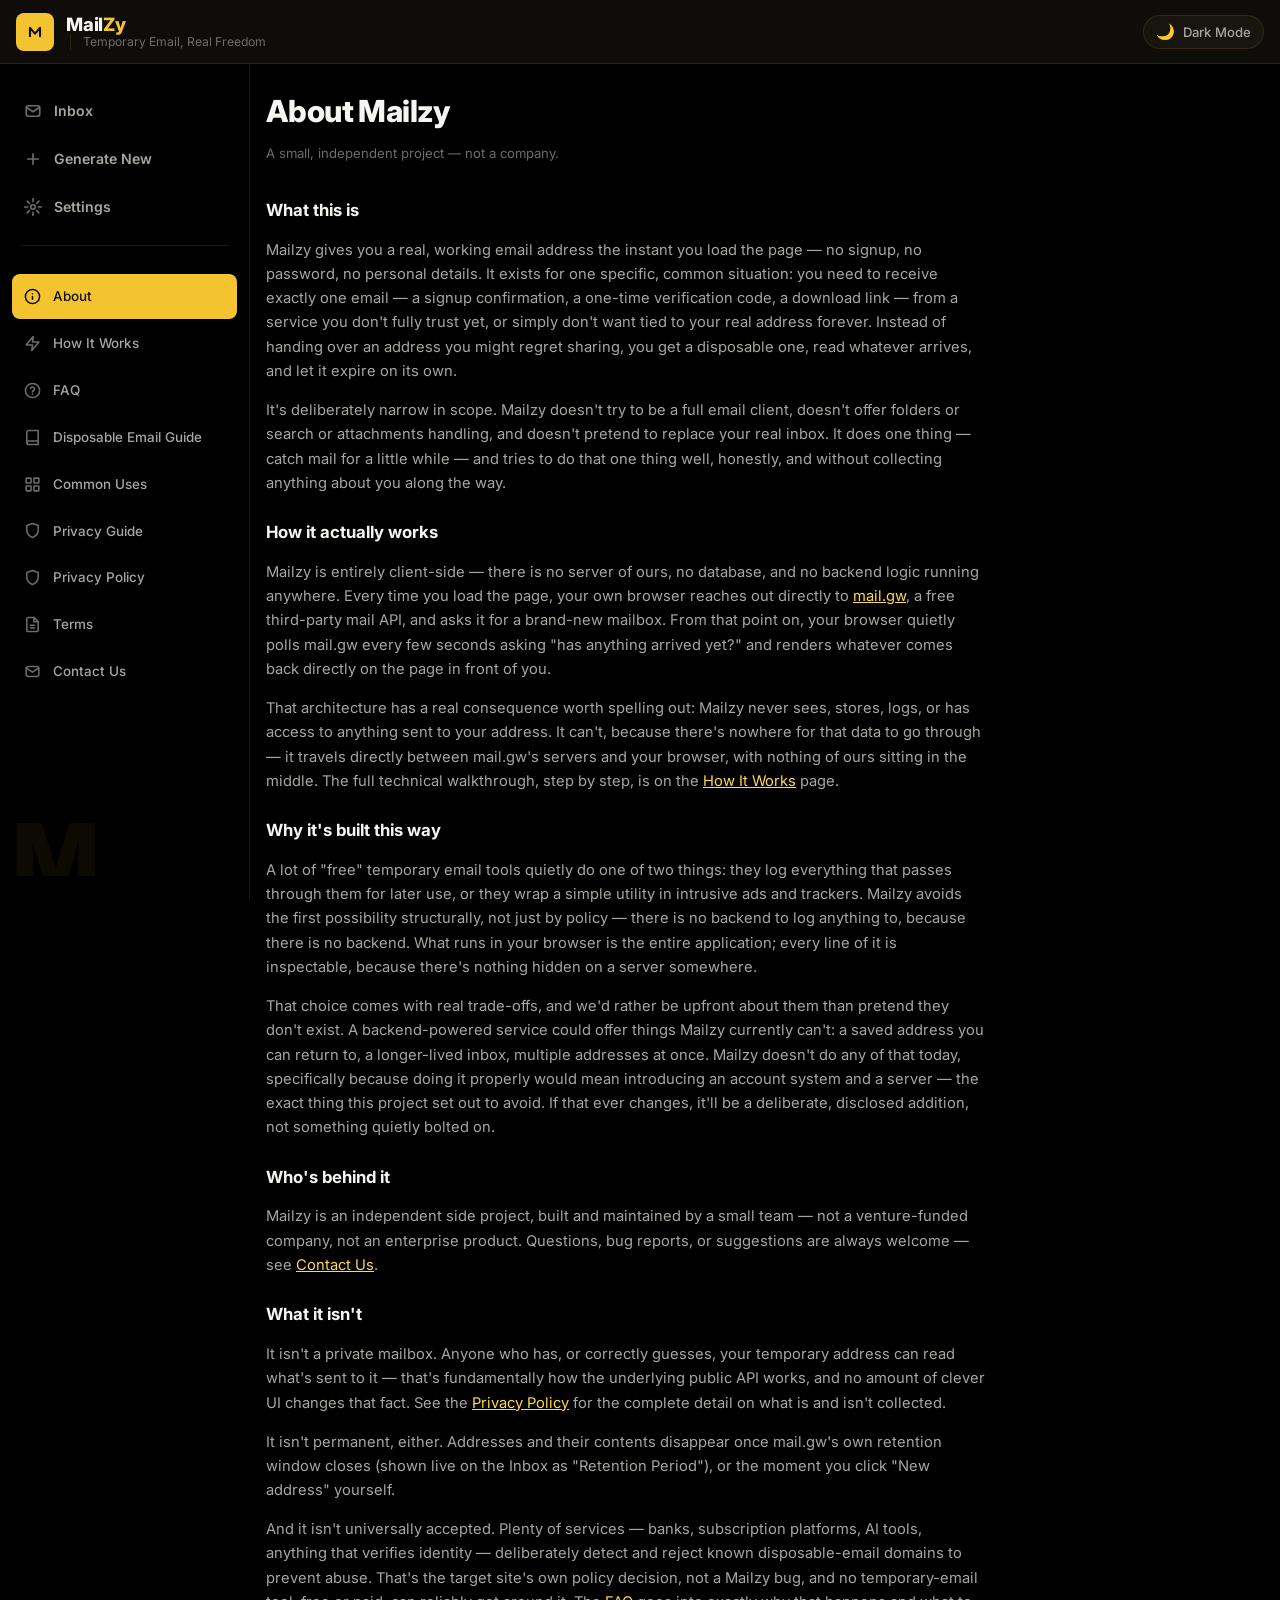
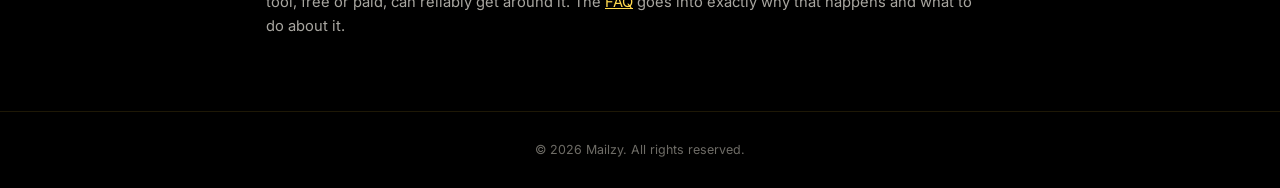
==== commit 0727bafd: "fixes 1" ====
--- a/about.html
+++ b/about.html
@@ -76,6 +76,10 @@
       <div class="sidebar__divider" role="separator"></div>
 
       <nav class="sidebar__nav sidebar__nav--secondary" aria-label="Resources">
+        <a class="sidebar__item is-active" href="about.html">
+          <svg viewBox="0 0 24 24" width="17" height="17" fill="none" stroke="currentColor" stroke-width="2.2" stroke-linecap="round" stroke-linejoin="round" aria-hidden="true"><circle cx="12" cy="12" r="10" /><path d="M12 16v-4M12 8h.01" /></svg>
+          <span>About</span>
+        </a>
         <a class="sidebar__item" href="how-it-works.html">
           <svg viewBox="0 0 24 24" width="17" height="17" fill="none" stroke="currentColor" stroke-width="2.2" stroke-linecap="round" stroke-linejoin="round" aria-hidden="true"><path d="M13 2 3 14h9l-1 8 10-12h-9l1-8z" /></svg>
           <span>How It Works</span>
@@ -210,12 +214,6 @@
   </div>
 
   <footer class="site-footer">
-    <p class="site-footer__links">
-      <a href="about.html">About</a>
-      <a href="privacy.html">Privacy</a>
-      <a href="terms.html">Terms</a>
-      <a href="contact.html">Contact Us</a>
-    </p>
     <p>&copy; <span id="footerYear"></span> Mailzy. All rights reserved.</p>
   </footer>
 
--- a/css/styles.css
+++ b/css/styles.css
@@ -451,57 +451,21 @@
   padding: var(--space-5) var(--space-4) var(--space-7);
 }
 
+/* Deliberately empty — reserved space on wide viewports, no
+   content, no internal scrollbar (no fixed height/overflow to
+   trigger one). */
 .shell__detail {
   flex: 0 0 var(--detail-w);
   width: var(--detail-w);
   position: sticky;
   top: var(--header-h);
-  height: calc(100vh - var(--header-h));
-  padding: var(--space-5) var(--space-4);
   border-left: 1px solid var(--border);
-  overflow-y: auto;
 }
 
 @media (max-width: 1180px) {
   .shell__detail {
     display: none;
   }
-}
-
-.shell__detail-card {
-  background: var(--bg-elevated);
-  border: 1px solid var(--border);
-  border-radius: var(--radius);
-  padding: var(--space-4);
-}
-
-.shell__detail-card h2 {
-  font-size: 0.95rem;
-  margin: 0 0 var(--space-3);
-  color: var(--text);
-}
-
-.shell__detail-card ul {
-  margin: 0;
-  padding: 0;
-  list-style: none;
-  display: flex;
-  flex-direction: column;
-  gap: var(--space-3);
-}
-
-.shell__detail-card li {
-  display: flex;
-  gap: var(--space-2);
-  font-size: 0.82rem;
-  color: var(--text-soft);
-  line-height: 1.5;
-}
-
-.shell__detail-card li svg {
-  flex: 0 0 auto;
-  color: var(--accent);
-  margin-top: 2px;
 }
 
 /* =========================================================
@@ -1558,7 +1522,8 @@
   margin: 0 auto;
   display: flex;
   align-items: center;
-  justify-content: space-between;
+  justify-content: center;
+  text-align: center;
   gap: var(--space-3);
   flex-wrap: wrap;
   padding: var(--space-4);
